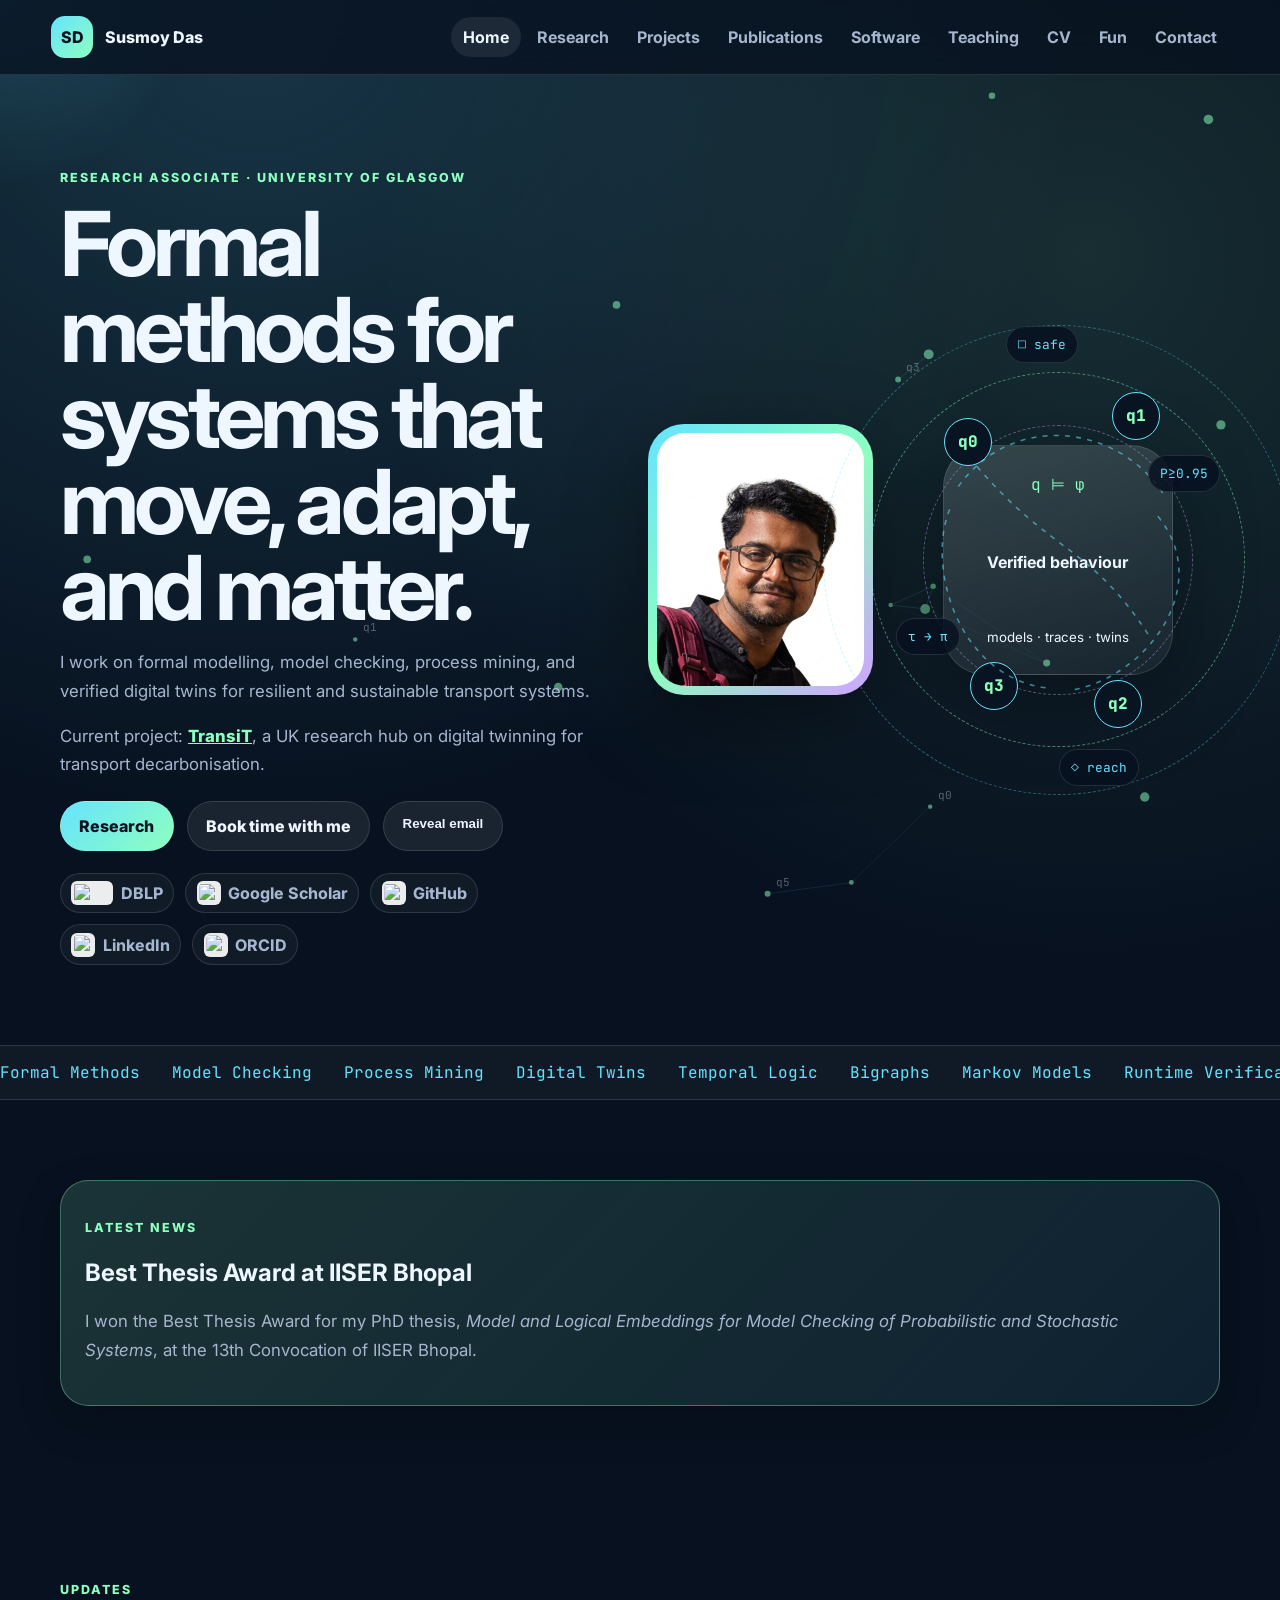
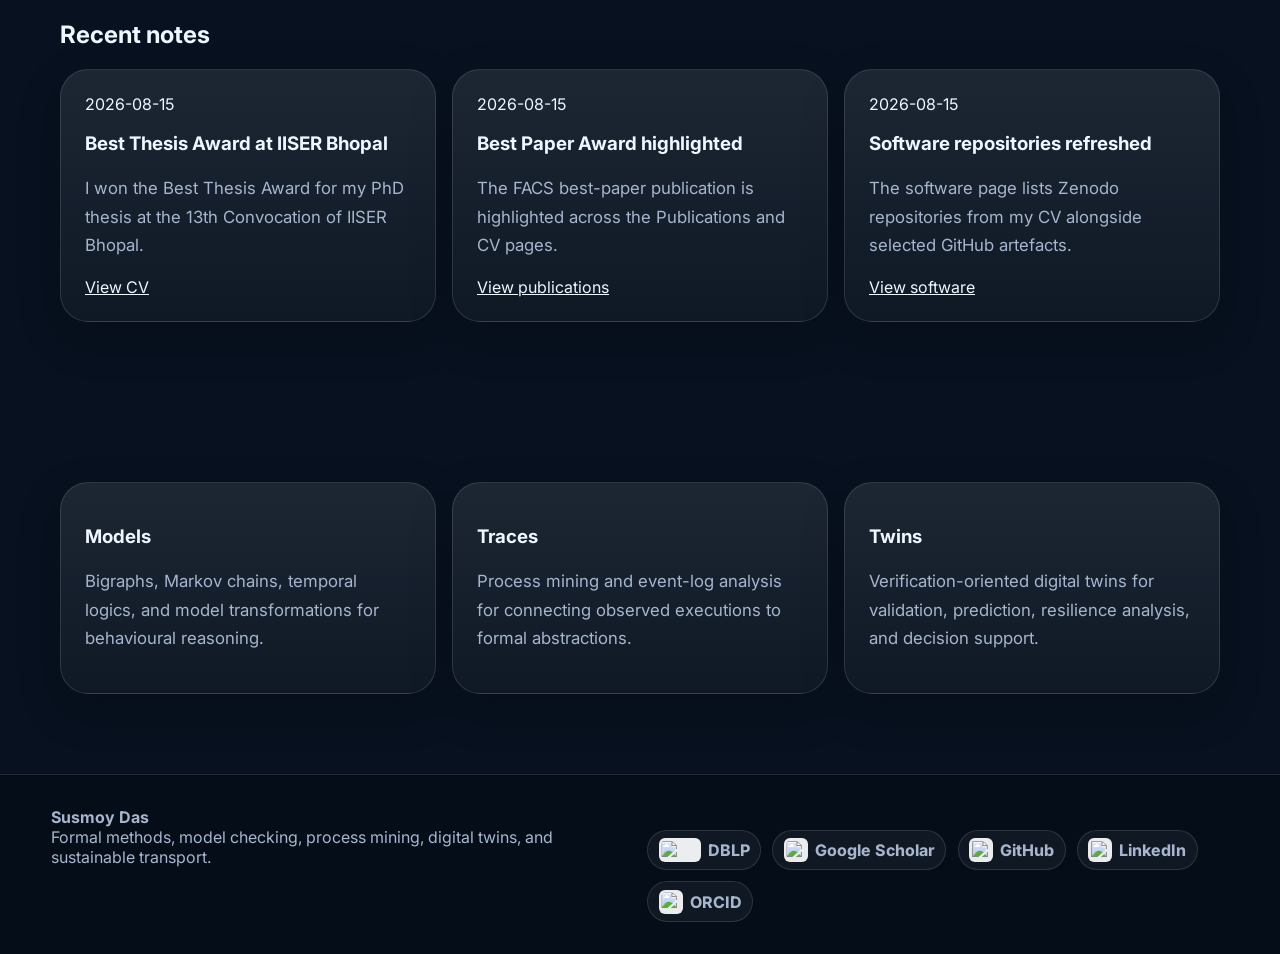
==== index.html @ abc05a4f "Initial website" ====
<!doctype html><html lang="en-GB"><head><meta charset="utf-8"/><meta name="viewport" content="width=device-width,initial-scale=1"/><meta name="description" content="Personal academic website of Susmoy Das."/><title>Susmoy Das</title><link rel="preconnect" href="https://fonts.googleapis.com"><link rel="preconnect" href="https://fonts.gstatic.com" crossorigin><link href="https://fonts.googleapis.com/css2?family=Inter:wght@400;500;700;800&family=JetBrains+Mono:wght@500;700&display=swap" rel="stylesheet"><link rel="stylesheet" href="assets/css/style.css"/></head><body><canvas class="state-bg" aria-hidden="true"></canvas><div class="cursor-glow" aria-hidden="true"></div><header class="site-header"><a class="brand" href="index.html"><span class="brand-mark">SD</span><span>Susmoy Das</span></a><button class="nav-toggle" aria-label="Toggle navigation" aria-expanded="false">☰</button><nav class="site-nav"><a class="nav-link active" href="index.html">Home</a><a class="nav-link " href="research.html">Research</a><a class="nav-link " href="projects.html">Projects</a><a class="nav-link " href="publications.html">Publications</a><a class="nav-link " href="software.html">Software</a><a class="nav-link " href="teaching.html">Teaching</a><a class="nav-link " href="cv.html">CV</a><a class="nav-link " href="fun.html">Fun</a><a class="nav-link " href="contact.html">Contact</a></nav></header><main><section class="hero home-hero"><div class="hero-copy reveal"><p class="eyebrow">Research Associate · University of Glasgow</p><h1>Formal methods for systems that move, adapt, and matter.</h1><p class="lead">I work on formal modelling, model checking, process mining, and verified digital twins for resilient and sustainable transport systems.</p><p class="lead compact-lead">Current project: <a href="https://transit.ac.uk/" target="_blank" rel="noreferrer">TransiT</a>, a UK research hub on digital twinning for transport decarbonisation.</p><div class="hero-actions"><a class="button primary" href="research.html">Research</a><a class="button secondary" href="https://bookings.cloud.microsoft/bookwithme/user/d58b72f16175452cac1d0d1df9db6e94%40glasgow.ac.uk?anonymous&ismsaljsauthenabled" target="_blank" rel="noreferrer">Book time with me</a><button class="button ghost email-action" type="button">Reveal email</button></div><div class="profile-links logo-links"><a class="logo-link" href="https://dblp.org/pid/291/3183" target="_blank" rel="noreferrer"><img src="https://dblp.org/img/logo.320x120.png" alt="DBLP logo" loading="lazy"/><span>DBLP</span></a><a class="logo-link" href="https://scholar.google.com/citations?user=WRJkGZMAAAAJ&hl=en" target="_blank" rel="noreferrer"><img src="https://upload.wikimedia.org/wikipedia/commons/thumb/c/c7/Google_Scholar_logo.svg/512px-Google_Scholar_logo.svg.png" alt="Google Scholar logo" loading="lazy"/><span>Google Scholar</span></a><a class="logo-link" href="https://github.com/susmoy94" target="_blank" rel="noreferrer"><img src="https://github.githubassets.com/assets/GitHub-Mark-ea2971cee799.png" alt="GitHub logo" loading="lazy"/><span>GitHub</span></a><a class="logo-link" href="https://in.linkedin.com/in/susmoy-das21" target="_blank" rel="noreferrer"><img src="https://upload.wikimedia.org/wikipedia/commons/8/81/LinkedIn_icon.svg" alt="LinkedIn logo" loading="lazy"/><span>LinkedIn</span></a><a class="logo-link" href="https://orcid.org/0000-0001-9118-7402" target="_blank" rel="noreferrer"><img src="https://info.orcid.org/wp-content/uploads/2021/12/orcid_128x128.png" alt="ORCID iD logo" loading="lazy"/><span>ORCID</span></a></div></div><div class="home-visuals reveal"><div class="portrait-card separate"><img src="assets/images/susmoy_das_profile.jpg" alt="Portrait of Susmoy Das"/></div><div class="orbit-machine"><div class="machine-ring ring-a"></div><div class="machine-ring ring-b"></div><div class="machine-ring ring-c"></div><div class="machine-core"><span class="mono">q ⊨ φ</span><strong>Verified behaviour</strong><small>models · traces · twins</small></div><span class="machine-node m1">q0</span><span class="machine-node m2">q1</span><span class="machine-node m3">q2</span><span class="machine-node m4">q3</span><svg class="machine-svg" viewBox="0 0 520 520"><path d="M100 142 C190 18 360 45 430 156"/><path d="M420 190 C510 300 405 445 285 468"/><path d="M240 465 C95 445 45 260 90 170"/><path d="M130 110 C250 250 310 235 405 380"/></svg><div class="formula-chip chip-a">□ safe</div><div class="formula-chip chip-b">◇ reach</div><div class="formula-chip chip-c">P≥0.95</div><div class="formula-chip chip-d">τ → π</div></div></div></section><section class="ticker"><div class="ticker-track"><span>Formal Methods</span><span>Model Checking</span><span>Process Mining</span><span>Digital Twins</span><span>Temporal Logic</span><span>Bigraphs</span><span>Markov Models</span><span>Runtime Verification</span><span>Transport Decarbonisation</span><span>Formal Methods</span><span>Model Checking</span><span>Process Mining</span><span>Digital Twins</span><span>Temporal Logic</span><span>Bigraphs</span><span>Markov Models</span></div></section><section class="content-section reveal latest-news"><div class="section-heading"><p class="eyebrow">Latest news</p><h2>Best Thesis Award at IISER Bhopal</h2><p>I won the Best Thesis Award for my PhD thesis, <em>Model and Logical Embeddings for Model Checking of Probabilistic and Stochastic Systems</em>, at the 13th Convocation of IISER Bhopal.</p></div></section><section class="content-section reveal"><div class="section-heading"><p class="eyebrow">Updates</p><h2>Recent notes</h2></div><div id="updates" class="updates-grid"></div></section><section class="content-section cards-three reveal"><article class="theme-card"><h3>Models</h3><p>Bigraphs, Markov chains, temporal logics, and model transformations for behavioural reasoning.</p></article><article class="theme-card"><h3>Traces</h3><p>Process mining and event-log analysis for connecting observed executions to formal abstractions.</p></article><article class="theme-card"><h3>Twins</h3><p>Verification-oriented digital twins for validation, prediction, resilience analysis, and decision support.</p></article></section></main><footer class="site-footer"><div><strong>Susmoy Das</strong><br/>Formal methods, model checking, process mining, digital twins, and sustainable transport.</div><div class="footer-links logo-links"><a class="logo-link" href="https://dblp.org/pid/291/3183" target="_blank" rel="noreferrer"><img src="https://dblp.org/img/logo.320x120.png" alt="DBLP logo" loading="lazy"/><span>DBLP</span></a><a class="logo-link" href="https://scholar.google.com/citations?user=WRJkGZMAAAAJ&hl=en" target="_blank" rel="noreferrer"><img src="https://upload.wikimedia.org/wikipedia/commons/thumb/c/c7/Google_Scholar_logo.svg/512px-Google_Scholar_logo.svg.png" alt="Google Scholar logo" loading="lazy"/><span>Google Scholar</span></a><a class="logo-link" href="https://github.com/susmoy94" target="_blank" rel="noreferrer"><img src="https://github.githubassets.com/assets/GitHub-Mark-ea2971cee799.png" alt="GitHub logo" loading="lazy"/><span>GitHub</span></a><a class="logo-link" href="https://in.linkedin.com/in/susmoy-das21" target="_blank" rel="noreferrer"><img src="https://upload.wikimedia.org/wikipedia/commons/8/81/LinkedIn_icon.svg" alt="LinkedIn logo" loading="lazy"/><span>LinkedIn</span></a><a class="logo-link" href="https://orcid.org/0000-0001-9118-7402" target="_blank" rel="noreferrer"><img src="https://info.orcid.org/wp-content/uploads/2021/12/orcid_128x128.png" alt="ORCID iD logo" loading="lazy"/><span>ORCID</span></a></div></footer><script src="assets/js/site.js"></script></body></html>
---- assets/css/style.css ----
:root{--bg:#07111f;--text:#eef6ff;--muted:#a6b6ce;--accent:#66e3ff;--accent2:#8dffbf;--accent3:#d1a3ff;--line:rgba(255,255,255,.12);--shadow:0 24px 80px rgba(0,0,0,.35)}*{box-sizing:border-box}body{margin:0;font-family:Inter,system-ui,sans-serif;background:radial-gradient(circle at 20% 0,rgba(102,227,255,.18),transparent 30%),radial-gradient(circle at 85% 10%,rgba(141,255,191,.12),transparent 28%),var(--bg);color:var(--text);overflow-x:hidden}a{color:inherit}.state-bg{position:fixed;inset:0;width:100vw;height:100vh;z-index:0;pointer-events:none;opacity:.52}.cursor-glow{position:fixed;width:26rem;height:26rem;background:radial-gradient(circle,rgba(102,227,255,.14),transparent 65%);pointer-events:none;transform:translate(-50%,-50%);z-index:0}.site-header{position:sticky;top:0;z-index:20;display:flex;align-items:center;justify-content:space-between;padding:1rem clamp(1rem,4vw,4rem);backdrop-filter:blur(18px);background:rgba(7,17,31,.76);border-bottom:1px solid var(--line)}.brand{display:flex;gap:.75rem;align-items:center;text-decoration:none;font-weight:800}.brand-mark{display:grid;place-items:center;width:42px;height:42px;border-radius:14px;background:linear-gradient(135deg,var(--accent),var(--accent2));color:#07111f}.site-nav{display:flex;gap:.25rem;flex-wrap:wrap}.nav-link{padding:.6rem .75rem;border-radius:999px;text-decoration:none;color:var(--muted);font-weight:700}.nav-link.active,.nav-link:hover{background:rgba(255,255,255,.08);color:var(--text)}.nav-toggle{display:none}main,.site-footer{position:relative;z-index:1}.hero,.page-hero,.content-section{width:min(1160px,92vw);margin:0 auto}.hero{min-height:78vh;display:grid;gap:3rem;align-items:center;padding:5rem 0}.home-hero{grid-template-columns:1.02fr 1.08fr}.eyebrow{text-transform:uppercase;letter-spacing:.16em;color:var(--accent2);font-size:.78rem;font-weight:800}.hero h1,.page-hero h1{font-size:clamp(2.6rem,7vw,6.1rem);line-height:.96;margin:.2rem 0 1rem;letter-spacing:-.055em}.lead,p,li{font-size:1.05rem;color:var(--muted);line-height:1.7}.compact-lead a{color:var(--accent2);font-weight:800}.hero-actions,.profile-links,.footer-links{display:flex;flex-wrap:wrap;gap:.8rem;margin-top:1.4rem}.button{display:inline-flex;border:1px solid var(--line);border-radius:999px;padding:.85rem 1.15rem;text-decoration:none;font-weight:800;background:rgba(255,255,255,.08);color:var(--text);cursor:pointer}.button.primary,.email-action.revealed{background:linear-gradient(135deg,var(--accent),var(--accent2));color:#07111f}.home-visuals{display:grid;grid-template-columns:.82fr 1.18fr;gap:1.4rem;align-items:center}.portrait-card.separate{position:relative;width:100%;max-width:310px;justify-self:center;border-radius:36px;padding:9px;background:linear-gradient(135deg,var(--accent),var(--accent2),var(--accent3));box-shadow:var(--shadow);animation:float 6s ease-in-out infinite}.portrait-card.separate img{display:block;width:100%;aspect-ratio:1/1.22;object-fit:cover;border-radius:28px}.orbit-machine{position:relative;height:520px;display:grid;place-items:center}.machine-ring{position:absolute;border:1px dashed rgba(102,227,255,.36);border-radius:50%;animation:spin 20s linear infinite}.ring-a{width:470px;height:470px}.ring-b{width:375px;height:375px;animation-duration:15s;animation-direction:reverse;border-color:rgba(141,255,191,.46)}.ring-c{width:270px;height:270px;animation-duration:11s;border-color:rgba(209,163,255,.44)}.machine-core{width:230px;height:230px;border-radius:42px;background:linear-gradient(160deg,rgba(255,255,255,.15),rgba(255,255,255,.04));border:1px solid var(--line);display:grid;place-items:center;text-align:center;box-shadow:var(--shadow);animation:float 5.5s ease-in-out infinite}.mono,.tagline{font-family:'JetBrains Mono',monospace;color:var(--accent2)}.machine-node{position:absolute;width:48px;height:48px;border-radius:50%;display:grid;place-items:center;background:#081421;border:1px solid var(--accent);font-family:'JetBrains Mono',monospace;color:var(--accent2);font-weight:800}.m1{left:48px;top:118px}.m2{right:60px;top:92px}.m3{right:78px;bottom:92px}.m4{left:74px;bottom:110px}.machine-svg{position:absolute;width:100%;height:100%;inset:0}.machine-svg path{fill:none;stroke:rgba(102,227,255,.55);stroke-width:2.5;stroke-dasharray:8 10;animation:dash 7s linear infinite}.formula-chip{position:absolute;font-family:'JetBrains Mono',monospace;font-size:.8rem;background:rgba(7,17,31,.82);border:1px solid var(--line);border-radius:999px;padding:.55rem .7rem;color:var(--accent);animation:float 4.8s ease-in-out infinite}.chip-a{top:26px;left:34%}.chip-b{bottom:34px;right:25%}.chip-c{top:155px;right:0}.chip-d{bottom:165px;left:0}.ticker{overflow:hidden;border-block:1px solid var(--line);background:rgba(255,255,255,.04)}.ticker-track{display:flex;gap:2rem;width:max-content;animation:ticker 32s linear infinite;padding:1rem 0}.ticker span{font-family:'JetBrains Mono',monospace;color:var(--accent);white-space:nowrap}.content-section{padding:5rem 0}.latest-news .section-heading,.theme-card,.project-card,.fun-card,.update-card,.link-panel,.contact-panel,.cv-profile-card,.cv-skill-card,.achievement-card{background:linear-gradient(180deg,rgba(255,255,255,.09),rgba(255,255,255,.035));border:1px solid var(--line);border-radius:28px;padding:1.5rem;box-shadow:0 16px 45px rgba(0,0,0,.18)}.latest-news .section-heading,.featured-paper,.featured-achievement{background:linear-gradient(135deg,rgba(141,255,191,.15),rgba(102,227,255,.08));border:1px solid rgba(141,255,191,.35)}.updates-grid,.cards-three,.project-grid,.fun-grid,.link-panels,.achievement-grid{display:grid;gap:1rem}.updates-grid,.cards-three,.link-panels{grid-template-columns:repeat(3,1fr)}.project-grid,.fun-grid{grid-template-columns:repeat(2,1fr)}.achievement-grid{grid-template-columns:repeat(4,1fr)}.page-hero{padding:5rem 0 2rem}.research-directions{display:grid;gap:1.2rem}.direction-card{display:grid;grid-template-columns:280px 1fr;gap:1.4rem;align-items:center;background:linear-gradient(135deg,rgba(255,255,255,.09),rgba(255,255,255,.035));border:1px solid var(--line);border-radius:34px;padding:1.2rem}.research-visual,.project-visual{height:220px;border-radius:28px;background:radial-gradient(circle at 35% 25%,rgba(102,227,255,.18),transparent 35%),rgba(255,255,255,.04);border:1px solid var(--line);position:relative;overflow:hidden}.project-visual{height:150px;margin-bottom:1rem}.automaton-visual span,.transit-visual span,.bigraph-visual span,.repository-visual span{position:absolute;width:46px;height:46px;border-radius:50%;border:1px solid var(--accent);background:#09182a;box-shadow:0 0 18px rgba(102,227,255,.45);animation:logicBounce 4s ease-in-out infinite}.automaton-visual span:nth-child(1),.transit-visual span:nth-child(1),.repository-visual span:nth-child(1){left:36px;top:36px}.automaton-visual span:nth-child(2),.transit-visual span:nth-child(2),.repository-visual span:nth-child(2){right:50px;top:58px}.automaton-visual span:nth-child(3),.transit-visual span:nth-child(3),.repository-visual span:nth-child(3){left:108px;bottom:38px}.checker-visual span,.ai-visual span,.certification-visual span{position:absolute;display:grid;place-items:center;width:54px;height:54px;border-radius:18px;background:rgba(102,227,255,.12);border:1px solid var(--accent);font-family:'JetBrains Mono',monospace;font-size:1.1rem;color:var(--accent2);animation:logicBounce 4s ease-in-out infinite}.checker-visual span:nth-child(1),.ai-visual span:nth-child(1),.certification-visual span:nth-child(1){left:36px;top:34px}.checker-visual span:nth-child(2),.ai-visual span:nth-child(2),.certification-visual span:nth-child(2){right:42px;top:42px}.checker-visual span:nth-child(3),.ai-visual span:nth-child(3),.certification-visual span:nth-child(3){left:85px;bottom:42px}.mining-visual em,.runtime-visual em{position:absolute;left:38px;width:190px;height:14px;border-radius:999px;background:linear-gradient(90deg,var(--accent),var(--accent2));animation:traceSlide 3s ease-in-out infinite}.mining-visual em:nth-child(1),.runtime-visual em:nth-child(1){top:42px}.mining-visual em:nth-child(2),.runtime-visual em:nth-child(2){top:76px;width:130px}.mining-visual em:nth-child(3),.runtime-visual em:nth-child(3){top:110px;width:210px}.twin-visual span{position:absolute;width:62px;height:62px;border-radius:22px;border:1px solid var(--accent);background:rgba(141,255,191,.08);animation:logicBounce 5s ease-in-out infinite}.twin-visual strong{position:absolute;inset:0;display:grid;place-items:center;font-family:'JetBrains Mono',monospace;font-size:2.4rem;color:var(--accent2)}.publication-item{display:grid;grid-template-columns:1fr 130px;gap:1rem;padding:1rem;border-top:1px solid var(--line)}.pub-meta{display:grid;gap:.5rem;justify-items:end}.pub-meta span{font-family:'JetBrains Mono',monospace;background:rgba(102,227,255,.12);padding:.4rem .7rem;border-radius:999px;color:var(--accent)}.cv-showcase{display:grid;grid-template-columns:.8fr 1.2fr;gap:1rem}.cv-profile-card img{width:100%;border-radius:24px;aspect-ratio:1/1;object-fit:cover}.skill-row{display:grid;gap:.45rem;margin:1rem 0}.skill-row>div:first-child{display:flex;justify-content:space-between}.skill-track{height:12px;border-radius:999px;background:rgba(255,255,255,.08);overflow:hidden;border:1px solid var(--line)}.skill-track i{display:block;height:100%;width:var(--w);border-radius:999px;background:linear-gradient(90deg,var(--accent),var(--accent2),var(--accent3));animation:growBar 1.4s ease both}.cv-timeline article{display:grid;grid-template-columns:160px 1fr;gap:1rem;border-top:1px solid var(--line);padding:1.1rem 0}.pill-cloud{display:flex;gap:.6rem;flex-wrap:wrap}.pill-cloud span{padding:.55rem .75rem;border:1px solid var(--line);border-radius:999px;background:rgba(255,255,255,.06);color:var(--accent2);font-weight:750}.contact-panel{display:grid;grid-template-columns:1.2fr .8fr;gap:1rem}.contact-links{display:grid;gap:.75rem}.contact-links a{padding:1rem;border:1px solid var(--line);border-radius:18px;text-decoration:none;background:rgba(255,255,255,.04)}.proof-pet,.automata-line{display:flex;gap:.4rem}.proof-pet span,.automata-line span{display:block;width:24px;height:24px;border-radius:50%;background:var(--accent2);box-shadow:0 0 18px var(--accent2);animation:pulse 1.2s ease-in-out infinite}.site-footer{display:flex;justify-content:space-between;gap:1rem;padding:2rem clamp(1rem,4vw,4rem);border-top:1px solid var(--line);background:rgba(0,0,0,.18);color:var(--muted)}.reveal{opacity:0;transform:translateY(24px);transition:opacity .7s ease,transform .7s ease}.reveal.visible{opacity:1;transform:none}@keyframes spin{to{transform:rotate(360deg)}}@keyframes dash{to{stroke-dashoffset:-180}}@keyframes float{50%{transform:translateY(-14px)}}@keyframes ticker{to{transform:translateX(-50%)}}@keyframes logicBounce{50%{transform:translateY(-10px)}}@keyframes traceSlide{50%{transform:translateX(18px);opacity:.75}}@keyframes pulse{50%{transform:translateY(-8px)}}@keyframes growBar{from{width:0}}@media(max-width:980px){.home-hero,.home-visuals,.direction-card,.cv-showcase,.contact-panel,.cv-timeline article{grid-template-columns:1fr}.updates-grid,.cards-three,.project-grid,.fun-grid,.link-panels,.achievement-grid{grid-template-columns:1fr}.site-nav{display:none;position:absolute;top:74px;left:1rem;right:1rem;padding:1rem;background:rgba(7,17,31,.96);border:1px solid var(--line);border-radius:20px;flex-direction:column}.site-nav.open{display:flex}.nav-toggle{display:block;background:transparent;color:var(--text);border:1px solid var(--line);border-radius:10px;padding:.5rem .7rem}.site-footer{flex-direction:column}.orbit-machine{height:420px}.ring-a{width:370px;height:370px}.ring-b{width:290px;height:290px}.ring-c{width:210px;height:210px}}

/* v6 publication logos, year-wise publications and CV talks */
.profile-logo-grid{display:grid;grid-template-columns:repeat(3,1fr);gap:1rem;padding-top:2rem;padding-bottom:2rem}.profile-logo-card{display:flex;align-items:center;gap:1rem;text-decoration:none;background:linear-gradient(180deg,rgba(255,255,255,.09),rgba(255,255,255,.035));border:1px solid var(--line);border-radius:28px;padding:1.25rem;box-shadow:0 16px 45px rgba(0,0,0,.18)}.profile-logo{width:56px;height:56px;border-radius:18px;display:grid;place-items:center;font-family:'JetBrains Mono',monospace;font-weight:800}.dblp-logo{background:#002b5c;color:#fff;font-size:.95rem}.scholar-logo{background:linear-gradient(135deg,#4285f4,#34a853);color:#fff;font-size:1.6rem}.orcid-logo{background:#a6ce39;color:#fff;font-size:1.15rem}.publication-year{margin-bottom:2.5rem}.publication-year>h2{font-family:'JetBrains Mono',monospace;color:var(--accent2);font-size:1.4rem;border-bottom:1px solid var(--line);padding-bottom:.6rem}.yearwise .publication-item{border-top:0;border-bottom:1px solid var(--line)}.featured-paper{position:relative;overflow:hidden}.featured-paper:after{content:"Best Paper";position:absolute;top:1rem;right:1rem;background:linear-gradient(135deg,var(--accent),var(--accent2));color:#07111f;border-radius:999px;padding:.35rem .6rem;font-family:'JetBrains Mono',monospace;font-size:.72rem;font-weight:800}.cv-talks article{display:grid;grid-template-columns:120px 1fr;gap:1rem;border-top:1px solid var(--line);padding:1rem 0}.cv-talks span{font-family:'JetBrains Mono',monospace;color:var(--accent2);font-weight:800}@media(max-width:980px){.profile-logo-grid,.cv-talks article{grid-template-columns:1fr}.profile-logo-card{align-items:flex-start}}


/* v7 collaborator side rail */
.collab-rail{position:fixed;right:1rem;top:6.25rem;width:260px;max-height:calc(100vh - 7.5rem);z-index:12;pointer-events:none}.collab-panel{pointer-events:auto;max-height:inherit;overflow:auto;padding:1rem;border:1px solid var(--line);border-radius:26px;background:linear-gradient(180deg,rgba(7,17,31,.88),rgba(7,17,31,.68));backdrop-filter:blur(16px);box-shadow:0 24px 70px rgba(0,0,0,.32)}.collab-panel .eyebrow{margin:.1rem 0 .8rem}.collab-item{display:grid;gap:.18rem;text-decoration:none;padding:.75rem .7rem;border-radius:18px;border:1px solid transparent}.collab-item:hover{background:rgba(255,255,255,.065);border-color:rgba(102,227,255,.2)}.collab-item strong{font-size:.92rem;color:var(--text)}.collab-item span{font-size:.78rem;color:var(--accent2);line-height:1.25}.collab-item small{font-size:.76rem;color:var(--muted);line-height:1.3}@media(min-width:1420px){main,.site-footer{margin-right:285px}.site-header{padding-right:305px}}@media(max-width:1419px){.collab-rail{position:relative;right:auto;top:auto;width:min(1160px,92vw);max-height:none;margin:1rem auto 0;z-index:1}.collab-panel{display:grid;grid-template-columns:repeat(2,1fr);gap:.25rem;max-height:none}.collab-panel .eyebrow{grid-column:1/-1}}@media(max-width:760px){.collab-panel{grid-template-columns:1fr}.collab-item{padding:.65rem}}


/* v8 DBLP co-author side rail */
.collab-panel .collab-item span{font-family:'JetBrains Mono',monospace;color:var(--accent2)}


/* v9 co-author ordering preview */
.collab-rank{font-family:'JetBrains Mono',monospace;color:var(--accent2);margin-right:.18rem}.collab-panel{scrollbar-color:rgba(102,227,255,.55) transparent}.collab-item small{font-family:'JetBrains Mono',monospace;color:rgba(166,182,206,.85)}


/* v9 co-authors and collaborators rail */
.collab-icon{display:inline-grid;place-items:center;width:1.2rem;height:1.2rem;margin-right:.35rem;border-radius:50%;background:linear-gradient(135deg,var(--accent),var(--accent2));color:#07111f;font-size:.68rem;vertical-align:.08rem}.collab-panel .collab-item span:not(.collab-icon){color:var(--muted);font-size:.8rem}.collab-panel .collab-item strong{display:flex;align-items:center;gap:.15rem}


/* v10 publication-only co-author rail and real profile logos */
.real-logo-grid .profile-logo-card{min-height:108px}.real-profile-logo{width:64px;height:64px;object-fit:contain;border-radius:14px;background:rgba(255,255,255,.92);padding:.42rem;box-shadow:0 8px 28px rgba(0,0,0,.2)}.dblp-real{width:92px}.scholar-real,.orcid-real{width:64px}.real-logo-grid .profile-logo-card strong{font-size:1.05rem}.profile-logo-grid .profile-logo{display:none}


/* v11 real logos for all external profiles */
.logo-links{display:flex;flex-wrap:wrap;gap:.7rem;align-items:center}.logo-link{display:inline-flex;align-items:center;gap:.45rem;text-decoration:none;color:var(--muted);font-weight:750;border:1px solid var(--line);border-radius:999px;padding:.45rem .65rem;background:rgba(255,255,255,.045)}.logo-link:hover{color:var(--text);background:rgba(255,255,255,.08)}.logo-link img{width:24px;height:24px;object-fit:contain;border-radius:6px;background:rgba(255,255,255,.92);padding:.16rem}.logo-link[href*="dblp"] img{width:42px}.profile-links.logo-links{margin-top:1.4rem}.real-logo-grid{grid-template-columns:repeat(3,1fr)}.real-logo-grid .profile-logo-card{display:grid;grid-template-columns:72px 1fr;align-items:center;gap:.8rem}.real-logo-grid .profile-logo-card span{color:var(--muted);font-size:.9rem}.real-profile-logo{width:64px;height:64px;object-fit:contain;border-radius:14px;background:rgba(255,255,255,.94);padding:.42rem;box-shadow:0 8px 28px rgba(0,0,0,.2)}.real-logo-grid .profile-logo-card[href*="dblp"] .real-profile-logo{width:72px}.zenodo-card-logo{width:94px;height:54px;object-fit:contain;border-radius:14px;background:rgba(255,255,255,.94);padding:.35rem;margin-bottom:.9rem}@media(max-width:980px){.real-logo-grid{grid-template-columns:1fr}.real-logo-grid .profile-logo-card{grid-template-columns:58px 1fr}.real-profile-logo{width:52px;height:52px}.logo-link span{font-size:.86rem}}
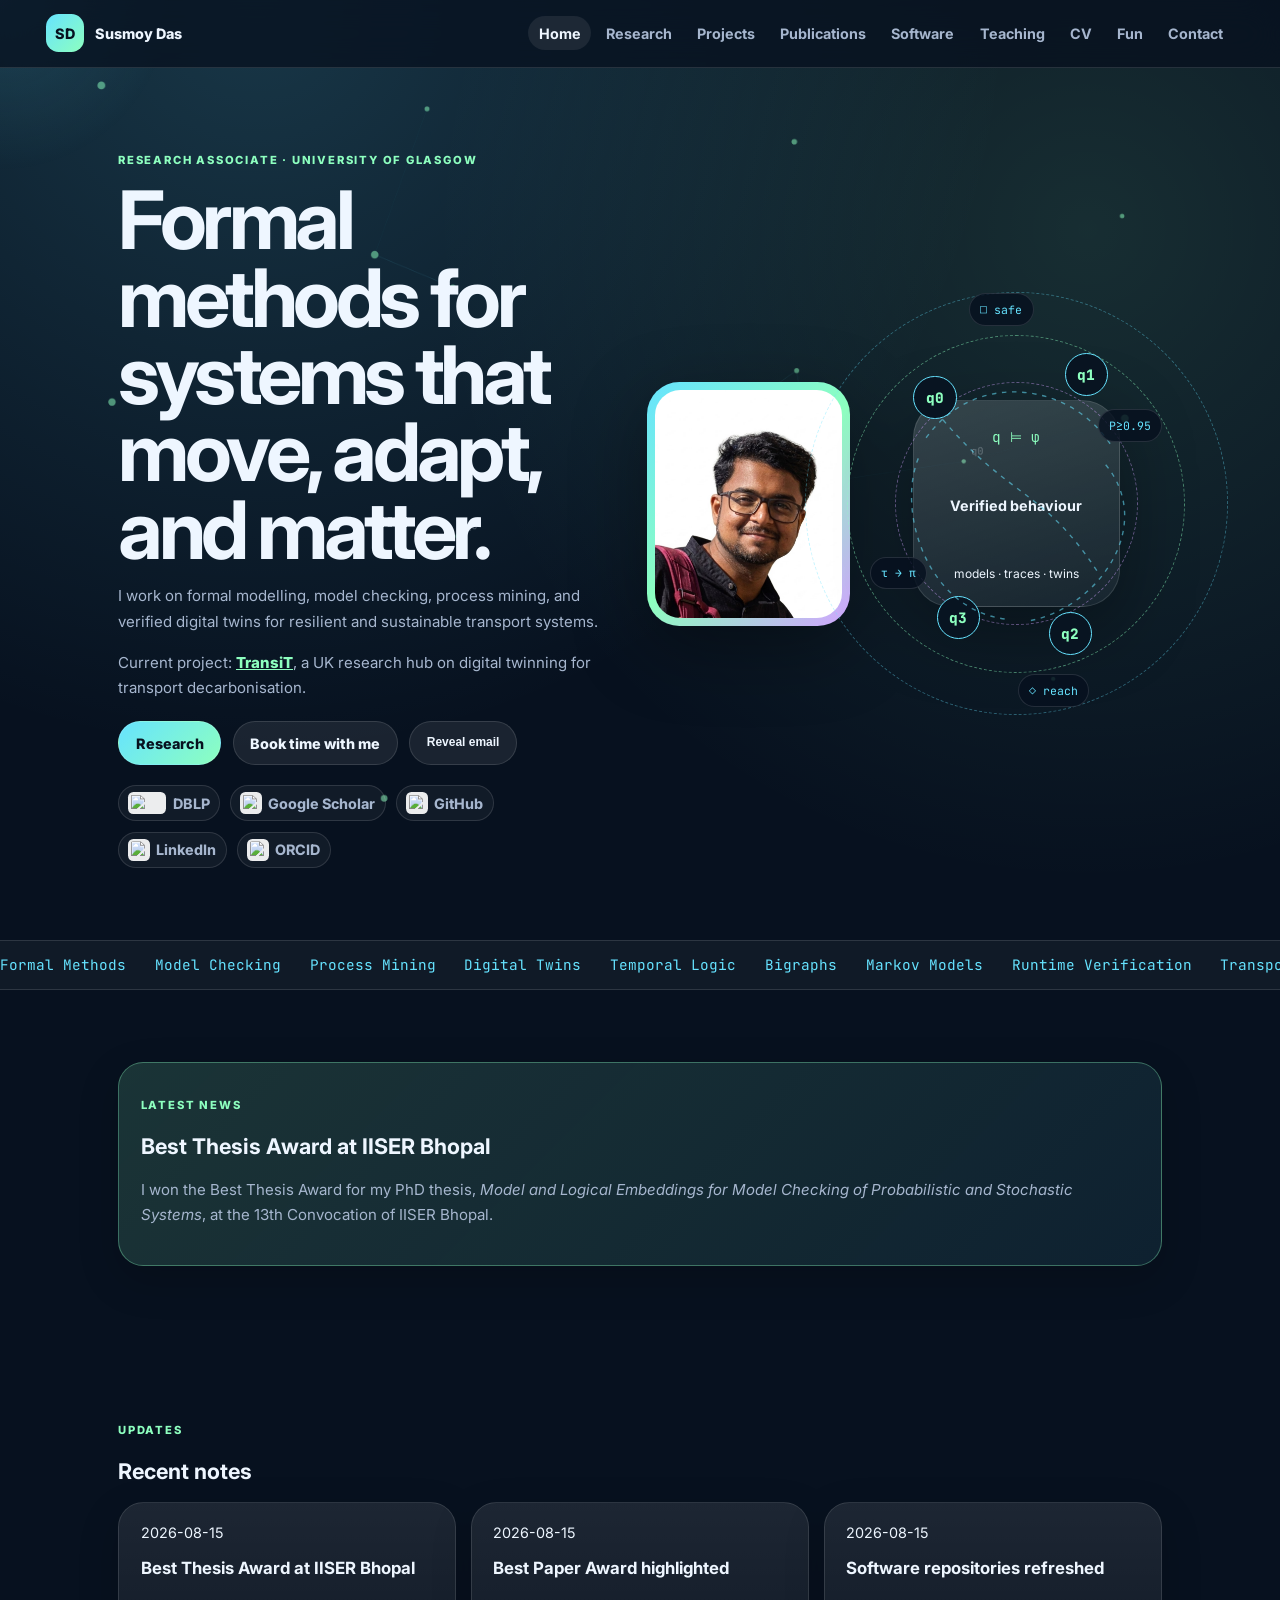
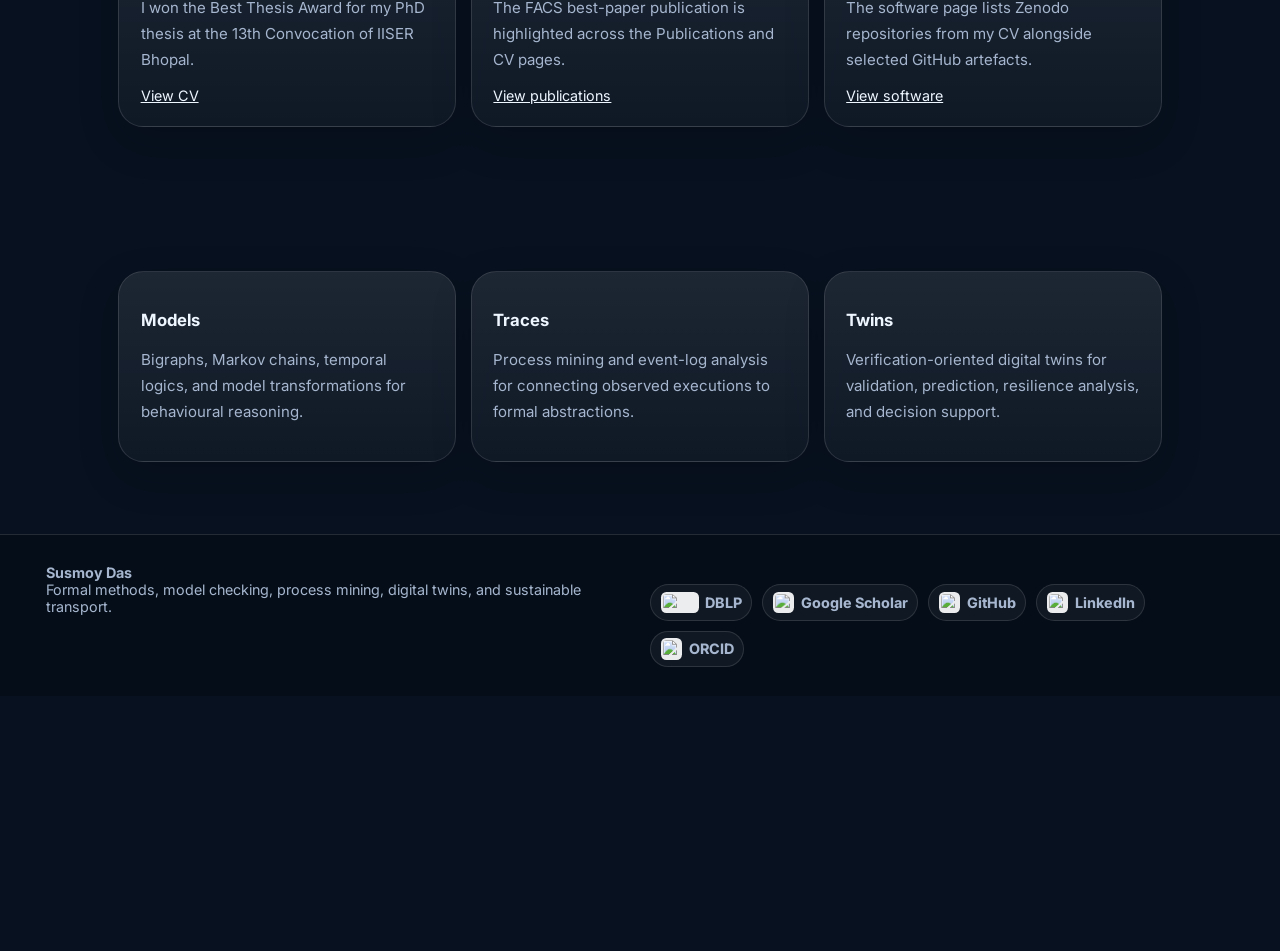
==== commit b024c8bc: "Zoom out the home page slightly for a more spacious default view" ====
--- a/index.html
+++ b/index.html
@@ -1 +1 @@
-<!doctype html><html lang="en-GB"><head><meta charset="utf-8"/><meta name="viewport" content="width=device-width,initial-scale=1"/><meta name="description" content="Personal academic website of Susmoy Das."/><title>Susmoy Das</title><link rel="preconnect" href="https://fonts.googleapis.com"><link rel="preconnect" href="https://fonts.gstatic.com" crossorigin><link href="https://fonts.googleapis.com/css2?family=Inter:wght@400;500;700;800&family=JetBrains+Mono:wght@500;700&display=swap" rel="stylesheet"><link rel="stylesheet" href="assets/css/style.css"/></head><body><canvas class="state-bg" aria-hidden="true"></canvas><div class="cursor-glow" aria-hidden="true"></div><header class="site-header"><a class="brand" href="index.html"><span class="brand-mark">SD</span><span>Susmoy Das</span></a><button class="nav-toggle" aria-label="Toggle navigation" aria-expanded="false">☰</button><nav class="site-nav"><a class="nav-link active" href="index.html">Home</a><a class="nav-link " href="research.html">Research</a><a class="nav-link " href="projects.html">Projects</a><a class="nav-link " href="publications.html">Publications</a><a class="nav-link " href="software.html">Software</a><a class="nav-link " href="teaching.html">Teaching</a><a class="nav-link " href="cv.html">CV</a><a class="nav-link " href="fun.html">Fun</a><a class="nav-link " href="contact.html">Contact</a></nav></header><main><section class="hero home-hero"><div class="hero-copy reveal"><p class="eyebrow">Research Associate · University of Glasgow</p><h1>Formal methods for systems that move, adapt, and matter.</h1><p class="lead">I work on formal modelling, model checking, process mining, and verified digital twins for resilient and sustainable transport systems.</p><p class="lead compact-lead">Current project: <a href="https://transit.ac.uk/" target="_blank" rel="noreferrer">TransiT</a>, a UK research hub on digital twinning for transport decarbonisation.</p><div class="hero-actions"><a class="button primary" href="research.html">Research</a><a class="button secondary" href="https://bookings.cloud.microsoft/bookwithme/user/d58b72f16175452cac1d0d1df9db6e94%40glasgow.ac.uk?anonymous&ismsaljsauthenabled" target="_blank" rel="noreferrer">Book time with me</a><button class="button ghost email-action" type="button">Reveal email</button></div><div class="profile-links logo-links"><a class="logo-link" href="https://dblp.org/pid/291/3183" target="_blank" rel="noreferrer"><img src="https://dblp.org/img/logo.320x120.png" alt="DBLP logo" loading="lazy"/><span>DBLP</span></a><a class="logo-link" href="https://scholar.google.com/citations?user=WRJkGZMAAAAJ&hl=en" target="_blank" rel="noreferrer"><img src="https://upload.wikimedia.org/wikipedia/commons/thumb/c/c7/Google_Scholar_logo.svg/512px-Google_Scholar_logo.svg.png" alt="Google Scholar logo" loading="lazy"/><span>Google Scholar</span></a><a class="logo-link" href="https://github.com/susmoy94" target="_blank" rel="noreferrer"><img src="https://github.githubassets.com/assets/GitHub-Mark-ea2971cee799.png" alt="GitHub logo" loading="lazy"/><span>GitHub</span></a><a class="logo-link" href="https://in.linkedin.com/in/susmoy-das21" target="_blank" rel="noreferrer"><img src="https://upload.wikimedia.org/wikipedia/commons/8/81/LinkedIn_icon.svg" alt="LinkedIn logo" loading="lazy"/><span>LinkedIn</span></a><a class="logo-link" href="https://orcid.org/0000-0001-9118-7402" target="_blank" rel="noreferrer"><img src="https://info.orcid.org/wp-content/uploads/2021/12/orcid_128x128.png" alt="ORCID iD logo" loading="lazy"/><span>ORCID</span></a></div></div><div class="home-visuals reveal"><div class="portrait-card separate"><img src="assets/images/susmoy_das_profile.jpg" alt="Portrait of Susmoy Das"/></div><div class="orbit-machine"><div class="machine-ring ring-a"></div><div class="machine-ring ring-b"></div><div class="machine-ring ring-c"></div><div class="machine-core"><span class="mono">q ⊨ φ</span><strong>Verified behaviour</strong><small>models · traces · twins</small></div><span class="machine-node m1">q0</span><span class="machine-node m2">q1</span><span class="machine-node m3">q2</span><span class="machine-node m4">q3</span><svg class="machine-svg" viewBox="0 0 520 520"><path d="M100 142 C190 18 360 45 430 156"/><path d="M420 190 C510 300 405 445 285 468"/><path d="M240 465 C95 445 45 260 90 170"/><path d="M130 110 C250 250 310 235 405 380"/></svg><div class="formula-chip chip-a">□ safe</div><div class="formula-chip chip-b">◇ reach</div><div class="formula-chip chip-c">P≥0.95</div><div class="formula-chip chip-d">τ → π</div></div></div></section><section class="ticker"><div class="ticker-track"><span>Formal Methods</span><span>Model Checking</span><span>Process Mining</span><span>Digital Twins</span><span>Temporal Logic</span><span>Bigraphs</span><span>Markov Models</span><span>Runtime Verification</span><span>Transport Decarbonisation</span><span>Formal Methods</span><span>Model Checking</span><span>Process Mining</span><span>Digital Twins</span><span>Temporal Logic</span><span>Bigraphs</span><span>Markov Models</span></div></section><section class="content-section reveal latest-news"><div class="section-heading"><p class="eyebrow">Latest news</p><h2>Best Thesis Award at IISER Bhopal</h2><p>I won the Best Thesis Award for my PhD thesis, <em>Model and Logical Embeddings for Model Checking of Probabilistic and Stochastic Systems</em>, at the 13th Convocation of IISER Bhopal.</p></div></section><section class="content-section reveal"><div class="section-heading"><p class="eyebrow">Updates</p><h2>Recent notes</h2></div><div id="updates" class="updates-grid"></div></section><section class="content-section cards-three reveal"><article class="theme-card"><h3>Models</h3><p>Bigraphs, Markov chains, temporal logics, and model transformations for behavioural reasoning.</p></article><article class="theme-card"><h3>Traces</h3><p>Process mining and event-log analysis for connecting observed executions to formal abstractions.</p></article><article class="theme-card"><h3>Twins</h3><p>Verification-oriented digital twins for validation, prediction, resilience analysis, and decision support.</p></article></section></main><footer class="site-footer"><div><strong>Susmoy Das</strong><br/>Formal methods, model checking, process mining, digital twins, and sustainable transport.</div><div class="footer-links logo-links"><a class="logo-link" href="https://dblp.org/pid/291/3183" target="_blank" rel="noreferrer"><img src="https://dblp.org/img/logo.320x120.png" alt="DBLP logo" loading="lazy"/><span>DBLP</span></a><a class="logo-link" href="https://scholar.google.com/citations?user=WRJkGZMAAAAJ&hl=en" target="_blank" rel="noreferrer"><img src="https://upload.wikimedia.org/wikipedia/commons/thumb/c/c7/Google_Scholar_logo.svg/512px-Google_Scholar_logo.svg.png" alt="Google Scholar logo" loading="lazy"/><span>Google Scholar</span></a><a class="logo-link" href="https://github.com/susmoy94" target="_blank" rel="noreferrer"><img src="https://github.githubassets.com/assets/GitHub-Mark-ea2971cee799.png" alt="GitHub logo" loading="lazy"/><span>GitHub</span></a><a class="logo-link" href="https://in.linkedin.com/in/susmoy-das21" target="_blank" rel="noreferrer"><img src="https://upload.wikimedia.org/wikipedia/commons/8/81/LinkedIn_icon.svg" alt="LinkedIn logo" loading="lazy"/><span>LinkedIn</span></a><a class="logo-link" href="https://orcid.org/0000-0001-9118-7402" target="_blank" rel="noreferrer"><img src="https://info.orcid.org/wp-content/uploads/2021/12/orcid_128x128.png" alt="ORCID iD logo" loading="lazy"/><span>ORCID</span></a></div></footer><script src="assets/js/site.js"></script></body></html>+<!doctype html><html lang="en-GB" class="home-zoom"><head><meta charset="utf-8"/><meta name="viewport" content="width=device-width,initial-scale=1"/><meta name="description" content="Personal academic website of Susmoy Das."/><title>Susmoy Das</title><link rel="preconnect" href="https://fonts.googleapis.com"><link rel="preconnect" href="https://fonts.gstatic.com" crossorigin><link href="https://fonts.googleapis.com/css2?family=Inter:wght@400;500;700;800&family=JetBrains+Mono:wght@500;700&display=swap" rel="stylesheet"><link rel="stylesheet" href="assets/css/style.css"/></head><body><canvas class="state-bg" aria-hidden="true"></canvas><div class="cursor-glow" aria-hidden="true"></div><header class="site-header"><a class="brand" href="index.html"><span class="brand-mark">SD</span><span>Susmoy Das</span></a><button class="nav-toggle" aria-label="Toggle navigation" aria-expanded="false">☰</button><nav class="site-nav"><a class="nav-link active" href="index.html">Home</a><a class="nav-link " href="research.html">Research</a><a class="nav-link " href="projects.html">Projects</a><a class="nav-link " href="publications.html">Publications</a><a class="nav-link " href="software.html">Software</a><a class="nav-link " href="teaching.html">Teaching</a><a class="nav-link " href="cv.html">CV</a><a class="nav-link " href="fun.html">Fun</a><a class="nav-link " href="contact.html">Contact</a></nav></header><main><section class="hero home-hero"><div class="hero-copy reveal"><p class="eyebrow">Research Associate · University of Glasgow</p><h1>Formal methods for systems that move, adapt, and matter.</h1><p class="lead">I work on formal modelling, model checking, process mining, and verified digital twins for resilient and sustainable transport systems.</p><p class="lead compact-lead">Current project: <a href="https://transit.ac.uk/" target="_blank" rel="noreferrer">TransiT</a>, a UK research hub on digital twinning for transport decarbonisation.</p><div class="hero-actions"><a class="button primary" href="research.html">Research</a><a class="button secondary" href="https://bookings.cloud.microsoft/bookwithme/user/d58b72f16175452cac1d0d1df9db6e94%40glasgow.ac.uk?anonymous&ismsaljsauthenabled" target="_blank" rel="noreferrer">Book time with me</a><button class="button ghost email-action" type="button">Reveal email</button></div><div class="profile-links logo-links"><a class="logo-link" href="https://dblp.org/pid/291/3183" target="_blank" rel="noreferrer"><img src="https://dblp.org/img/logo.320x120.png" alt="DBLP logo" loading="lazy"/><span>DBLP</span></a><a class="logo-link" href="https://scholar.google.com/citations?user=WRJkGZMAAAAJ&hl=en" target="_blank" rel="noreferrer"><img src="https://upload.wikimedia.org/wikipedia/commons/thumb/c/c7/Google_Scholar_logo.svg/512px-Google_Scholar_logo.svg.png" alt="Google Scholar logo" loading="lazy"/><span>Google Scholar</span></a><a class="logo-link" href="https://github.com/susmoy94" target="_blank" rel="noreferrer"><img src="https://github.githubassets.com/assets/GitHub-Mark-ea2971cee799.png" alt="GitHub logo" loading="lazy"/><span>GitHub</span></a><a class="logo-link" href="https://in.linkedin.com/in/susmoy-das21" target="_blank" rel="noreferrer"><img src="https://upload.wikimedia.org/wikipedia/commons/8/81/LinkedIn_icon.svg" alt="LinkedIn logo" loading="lazy"/><span>LinkedIn</span></a><a class="logo-link" href="https://orcid.org/0000-0001-9118-7402" target="_blank" rel="noreferrer"><img src="https://info.orcid.org/wp-content/uploads/2021/12/orcid_128x128.png" alt="ORCID iD logo" loading="lazy"/><span>ORCID</span></a></div></div><div class="home-visuals reveal"><div class="portrait-card separate"><img src="assets/images/susmoy_das_profile.jpg" alt="Portrait of Susmoy Das"/></div><div class="orbit-machine"><div class="machine-ring ring-a"></div><div class="machine-ring ring-b"></div><div class="machine-ring ring-c"></div><div class="machine-core"><span class="mono">q ⊨ φ</span><strong>Verified behaviour</strong><small>models · traces · twins</small></div><span class="machine-node m1">q0</span><span class="machine-node m2">q1</span><span class="machine-node m3">q2</span><span class="machine-node m4">q3</span><svg class="machine-svg" viewBox="0 0 520 520"><path d="M100 142 C190 18 360 45 430 156"/><path d="M420 190 C510 300 405 445 285 468"/><path d="M240 465 C95 445 45 260 90 170"/><path d="M130 110 C250 250 310 235 405 380"/></svg><div class="formula-chip chip-a">□ safe</div><div class="formula-chip chip-b">◇ reach</div><div class="formula-chip chip-c">P≥0.95</div><div class="formula-chip chip-d">τ → π</div></div></div></section><section class="ticker"><div class="ticker-track"><span>Formal Methods</span><span>Model Checking</span><span>Process Mining</span><span>Digital Twins</span><span>Temporal Logic</span><span>Bigraphs</span><span>Markov Models</span><span>Runtime Verification</span><span>Transport Decarbonisation</span><span>Formal Methods</span><span>Model Checking</span><span>Process Mining</span><span>Digital Twins</span><span>Temporal Logic</span><span>Bigraphs</span><span>Markov Models</span></div></section><section class="content-section reveal latest-news"><div class="section-heading"><p class="eyebrow">Latest news</p><h2>Best Thesis Award at IISER Bhopal</h2><p>I won the Best Thesis Award for my PhD thesis, <em>Model and Logical Embeddings for Model Checking of Probabilistic and Stochastic Systems</em>, at the 13th Convocation of IISER Bhopal.</p></div></section><section class="content-section reveal"><div class="section-heading"><p class="eyebrow">Updates</p><h2>Recent notes</h2></div><div id="updates" class="updates-grid"></div></section><section class="content-section cards-three reveal"><article class="theme-card"><h3>Models</h3><p>Bigraphs, Markov chains, temporal logics, and model transformations for behavioural reasoning.</p></article><article class="theme-card"><h3>Traces</h3><p>Process mining and event-log analysis for connecting observed executions to formal abstractions.</p></article><article class="theme-card"><h3>Twins</h3><p>Verification-oriented digital twins for validation, prediction, resilience analysis, and decision support.</p></article></section></main><footer class="site-footer"><div><strong>Susmoy Das</strong><br/>Formal methods, model checking, process mining, digital twins, and sustainable transport.</div><div class="footer-links logo-links"><a class="logo-link" href="https://dblp.org/pid/291/3183" target="_blank" rel="noreferrer"><img src="https://dblp.org/img/logo.320x120.png" alt="DBLP logo" loading="lazy"/><span>DBLP</span></a><a class="logo-link" href="https://scholar.google.com/citations?user=WRJkGZMAAAAJ&hl=en" target="_blank" rel="noreferrer"><img src="https://upload.wikimedia.org/wikipedia/commons/thumb/c/c7/Google_Scholar_logo.svg/512px-Google_Scholar_logo.svg.png" alt="Google Scholar logo" loading="lazy"/><span>Google Scholar</span></a><a class="logo-link" href="https://github.com/susmoy94" target="_blank" rel="noreferrer"><img src="https://github.githubassets.com/assets/GitHub-Mark-ea2971cee799.png" alt="GitHub logo" loading="lazy"/><span>GitHub</span></a><a class="logo-link" href="https://in.linkedin.com/in/susmoy-das21" target="_blank" rel="noreferrer"><img src="https://upload.wikimedia.org/wikipedia/commons/8/81/LinkedIn_icon.svg" alt="LinkedIn logo" loading="lazy"/><span>LinkedIn</span></a><a class="logo-link" href="https://orcid.org/0000-0001-9118-7402" target="_blank" rel="noreferrer"><img src="https://info.orcid.org/wp-content/uploads/2021/12/orcid_128x128.png" alt="ORCID iD logo" loading="lazy"/><span>ORCID</span></a></div></footer><script src="assets/js/site.js"></script></body></html>
--- a/assets/css/style.css
+++ b/assets/css/style.css
@@ -1,11 +1,11 @@
-:root{--bg:#07111f;--text:#eef6ff;--muted:#a6b6ce;--accent:#66e3ff;--accent2:#8dffbf;--accent3:#d1a3ff;--line:rgba(255,255,255,.12);--shadow:0 24px 80px rgba(0,0,0,.35)}*{box-sizing:border-box}body{margin:0;font-family:Inter,system-ui,sans-serif;background:radial-gradient(circle at 20% 0,rgba(102,227,255,.18),transparent 30%),radial-gradient(circle at 85% 10%,rgba(141,255,191,.12),transparent 28%),var(--bg);color:var(--text);overflow-x:hidden}a{color:inherit}.state-bg{position:fixed;inset:0;width:100vw;height:100vh;z-index:0;pointer-events:none;opacity:.52}.cursor-glow{position:fixed;width:26rem;height:26rem;background:radial-gradient(circle,rgba(102,227,255,.14),transparent 65%);pointer-events:none;transform:translate(-50%,-50%);z-index:0}.site-header{position:sticky;top:0;z-index:20;display:flex;align-items:center;justify-content:space-between;padding:1rem clamp(1rem,4vw,4rem);backdrop-filter:blur(18px);background:rgba(7,17,31,.76);border-bottom:1px solid var(--line)}.brand{display:flex;gap:.75rem;align-items:center;text-decoration:none;font-weight:800}.brand-mark{display:grid;place-items:center;width:42px;height:42px;border-radius:14px;background:linear-gradient(135deg,var(--accent),var(--accent2));color:#07111f}.site-nav{display:flex;gap:.25rem;flex-wrap:wrap}.nav-link{padding:.6rem .75rem;border-radius:999px;text-decoration:none;color:var(--muted);font-weight:700}.nav-link.active,.nav-link:hover{background:rgba(255,255,255,.08);color:var(--text)}.nav-toggle{display:none}main,.site-footer{position:relative;z-index:1}.hero,.page-hero,.content-section{width:min(1160px,92vw);margin:0 auto}.hero{min-height:78vh;display:grid;gap:3rem;align-items:center;padding:5rem 0}.home-hero{grid-template-columns:1.02fr 1.08fr}.eyebrow{text-transform:uppercase;letter-spacing:.16em;color:var(--accent2);font-size:.78rem;font-weight:800}.hero h1,.page-hero h1{font-size:clamp(2.6rem,7vw,6.1rem);line-height:.96;margin:.2rem 0 1rem;letter-spacing:-.055em}.lead,p,li{font-size:1.05rem;color:var(--muted);line-height:1.7}.compact-lead a{color:var(--accent2);font-weight:800}.hero-actions,.profile-links,.footer-links{display:flex;flex-wrap:wrap;gap:.8rem;margin-top:1.4rem}.button{display:inline-flex;border:1px solid var(--line);border-radius:999px;padding:.85rem 1.15rem;text-decoration:none;font-weight:800;background:rgba(255,255,255,.08);color:var(--text);cursor:pointer}.button.primary,.email-action.revealed{background:linear-gradient(135deg,var(--accent),var(--accent2));color:#07111f}.home-visuals{display:grid;grid-template-columns:.82fr 1.18fr;gap:1.4rem;align-items:center}.portrait-card.separate{position:relative;width:100%;max-width:310px;justify-self:center;border-radius:36px;padding:9px;background:linear-gradient(135deg,var(--accent),var(--accent2),var(--accent3));box-shadow:var(--shadow);animation:float 6s ease-in-out infinite}.portrait-card.separate img{display:block;width:100%;aspect-ratio:1/1.22;object-fit:cover;border-radius:28px}.orbit-machine{position:relative;height:520px;display:grid;place-items:center}.machine-ring{position:absolute;border:1px dashed rgba(102,227,255,.36);border-radius:50%;animation:spin 20s linear infinite}.ring-a{width:470px;height:470px}.ring-b{width:375px;height:375px;animation-duration:15s;animation-direction:reverse;border-color:rgba(141,255,191,.46)}.ring-c{width:270px;height:270px;animation-duration:11s;border-color:rgba(209,163,255,.44)}.machine-core{width:230px;height:230px;border-radius:42px;background:linear-gradient(160deg,rgba(255,255,255,.15),rgba(255,255,255,.04));border:1px solid var(--line);display:grid;place-items:center;text-align:center;box-shadow:var(--shadow);animation:float 5.5s ease-in-out infinite}.mono,.tagline{font-family:'JetBrains Mono',monospace;color:var(--accent2)}.machine-node{position:absolute;width:48px;height:48px;border-radius:50%;display:grid;place-items:center;background:#081421;border:1px solid var(--accent);font-family:'JetBrains Mono',monospace;color:var(--accent2);font-weight:800}.m1{left:48px;top:118px}.m2{right:60px;top:92px}.m3{right:78px;bottom:92px}.m4{left:74px;bottom:110px}.machine-svg{position:absolute;width:100%;height:100%;inset:0}.machine-svg path{fill:none;stroke:rgba(102,227,255,.55);stroke-width:2.5;stroke-dasharray:8 10;animation:dash 7s linear infinite}.formula-chip{position:absolute;font-family:'JetBrains Mono',monospace;font-size:.8rem;background:rgba(7,17,31,.82);border:1px solid var(--line);border-radius:999px;padding:.55rem .7rem;color:var(--accent);animation:float 4.8s ease-in-out infinite}.chip-a{top:26px;left:34%}.chip-b{bottom:34px;right:25%}.chip-c{top:155px;right:0}.chip-d{bottom:165px;left:0}.ticker{overflow:hidden;border-block:1px solid var(--line);background:rgba(255,255,255,.04)}.ticker-track{display:flex;gap:2rem;width:max-content;animation:ticker 32s linear infinite;padding:1rem 0}.ticker span{font-family:'JetBrains Mono',monospace;color:var(--accent);white-space:nowrap}.content-section{padding:5rem 0}.latest-news .section-heading,.theme-card,.project-card,.fun-card,.update-card,.link-panel,.contact-panel,.cv-profile-card,.cv-skill-card,.achievement-card{background:linear-gradient(180deg,rgba(255,255,255,.09),rgba(255,255,255,.035));border:1px solid var(--line);border-radius:28px;padding:1.5rem;box-shadow:0 16px 45px rgba(0,0,0,.18)}.latest-news .section-heading,.featured-paper,.featured-achievement{background:linear-gradient(135deg,rgba(141,255,191,.15),rgba(102,227,255,.08));border:1px solid rgba(141,255,191,.35)}.updates-grid,.cards-three,.project-grid,.fun-grid,.link-panels,.achievement-grid{display:grid;gap:1rem}.updates-grid,.cards-three,.link-panels{grid-template-columns:repeat(3,1fr)}.project-grid,.fun-grid{grid-template-columns:repeat(2,1fr)}.achievement-grid{grid-template-columns:repeat(4,1fr)}.page-hero{padding:5rem 0 2rem}.research-directions{display:grid;gap:1.2rem}.direction-card{display:grid;grid-template-columns:280px 1fr;gap:1.4rem;align-items:center;background:linear-gradient(135deg,rgba(255,255,255,.09),rgba(255,255,255,.035));border:1px solid var(--line);border-radius:34px;padding:1.2rem}.research-visual,.project-visual{height:220px;border-radius:28px;background:radial-gradient(circle at 35% 25%,rgba(102,227,255,.18),transparent 35%),rgba(255,255,255,.04);border:1px solid var(--line);position:relative;overflow:hidden}.project-visual{height:150px;margin-bottom:1rem}.automaton-visual span,.transit-visual span,.bigraph-visual span,.repository-visual span{position:absolute;width:46px;height:46px;border-radius:50%;border:1px solid var(--accent);background:#09182a;box-shadow:0 0 18px rgba(102,227,255,.45);animation:logicBounce 4s ease-in-out infinite}.automaton-visual span:nth-child(1),.transit-visual span:nth-child(1),.repository-visual span:nth-child(1){left:36px;top:36px}.automaton-visual span:nth-child(2),.transit-visual span:nth-child(2),.repository-visual span:nth-child(2){right:50px;top:58px}.automaton-visual span:nth-child(3),.transit-visual span:nth-child(3),.repository-visual span:nth-child(3){left:108px;bottom:38px}.checker-visual span,.ai-visual span,.certification-visual span{position:absolute;display:grid;place-items:center;width:54px;height:54px;border-radius:18px;background:rgba(102,227,255,.12);border:1px solid var(--accent);font-family:'JetBrains Mono',monospace;font-size:1.1rem;color:var(--accent2);animation:logicBounce 4s ease-in-out infinite}.checker-visual span:nth-child(1),.ai-visual span:nth-child(1),.certification-visual span:nth-child(1){left:36px;top:34px}.checker-visual span:nth-child(2),.ai-visual span:nth-child(2),.certification-visual span:nth-child(2){right:42px;top:42px}.checker-visual span:nth-child(3),.ai-visual span:nth-child(3),.certification-visual span:nth-child(3){left:85px;bottom:42px}.mining-visual em,.runtime-visual em{position:absolute;left:38px;width:190px;height:14px;border-radius:999px;background:linear-gradient(90deg,var(--accent),var(--accent2));animation:traceSlide 3s ease-in-out infinite}.mining-visual em:nth-child(1),.runtime-visual em:nth-child(1){top:42px}.mining-visual em:nth-child(2),.runtime-visual em:nth-child(2){top:76px;width:130px}.mining-visual em:nth-child(3),.runtime-visual em:nth-child(3){top:110px;width:210px}.twin-visual span{position:absolute;width:62px;height:62px;border-radius:22px;border:1px solid var(--accent);background:rgba(141,255,191,.08);animation:logicBounce 5s ease-in-out infinite}.twin-visual strong{position:absolute;inset:0;display:grid;place-items:center;font-family:'JetBrains Mono',monospace;font-size:2.4rem;color:var(--accent2)}.publication-item{display:grid;grid-template-columns:1fr 130px;gap:1rem;padding:1rem;border-top:1px solid var(--line)}.pub-meta{display:grid;gap:.5rem;justify-items:end}.pub-meta span{font-family:'JetBrains Mono',monospace;background:rgba(102,227,255,.12);padding:.4rem .7rem;border-radius:999px;color:var(--accent)}.cv-showcase{display:grid;grid-template-columns:.8fr 1.2fr;gap:1rem}.cv-profile-card img{width:100%;border-radius:24px;aspect-ratio:1/1;object-fit:cover}.skill-row{display:grid;gap:.45rem;margin:1rem 0}.skill-row>div:first-child{display:flex;justify-content:space-between}.skill-track{height:12px;border-radius:999px;background:rgba(255,255,255,.08);overflow:hidden;border:1px solid var(--line)}.skill-track i{display:block;height:100%;width:var(--w);border-radius:999px;background:linear-gradient(90deg,var(--accent),var(--accent2),var(--accent3));animation:growBar 1.4s ease both}.cv-timeline article{display:grid;grid-template-columns:160px 1fr;gap:1rem;border-top:1px solid var(--line);padding:1.1rem 0}.pill-cloud{display:flex;gap:.6rem;flex-wrap:wrap}.pill-cloud span{padding:.55rem .75rem;border:1px solid var(--line);border-radius:999px;background:rgba(255,255,255,.06);color:var(--accent2);font-weight:750}.contact-panel{display:grid;grid-template-columns:1.2fr .8fr;gap:1rem}.contact-links{display:grid;gap:.75rem}.contact-links a{padding:1rem;border:1px solid var(--line);border-radius:18px;text-decoration:none;background:rgba(255,255,255,.04)}.proof-pet,.automata-line{display:flex;gap:.4rem}.proof-pet span,.automata-line span{display:block;width:24px;height:24px;border-radius:50%;background:var(--accent2);box-shadow:0 0 18px var(--accent2);animation:pulse 1.2s ease-in-out infinite}.site-footer{display:flex;justify-content:space-between;gap:1rem;padding:2rem clamp(1rem,4vw,4rem);border-top:1px solid var(--line);background:rgba(0,0,0,.18);color:var(--muted)}.reveal{opacity:0;transform:translateY(24px);transition:opacity .7s ease,transform .7s ease}.reveal.visible{opacity:1;transform:none}@keyframes spin{to{transform:rotate(360deg)}}@keyframes dash{to{stroke-dashoffset:-180}}@keyframes float{50%{transform:translateY(-14px)}}@keyframes ticker{to{transform:translateX(-50%)}}@keyframes logicBounce{50%{transform:translateY(-10px)}}@keyframes traceSlide{50%{transform:translateX(18px);opacity:.75}}@keyframes pulse{50%{transform:translateY(-8px)}}@keyframes growBar{from{width:0}}@media(max-width:980px){.home-hero,.home-visuals,.direction-card,.cv-showcase,.contact-panel,.cv-timeline article{grid-template-columns:1fr}.updates-grid,.cards-three,.project-grid,.fun-grid,.link-panels,.achievement-grid{grid-template-columns:1fr}.site-nav{display:none;position:absolute;top:74px;left:1rem;right:1rem;padding:1rem;background:rgba(7,17,31,.96);border:1px solid var(--line);border-radius:20px;flex-direction:column}.site-nav.open{display:flex}.nav-toggle{display:block;background:transparent;color:var(--text);border:1px solid var(--line);border-radius:10px;padding:.5rem .7rem}.site-footer{flex-direction:column}.orbit-machine{height:420px}.ring-a{width:370px;height:370px}.ring-b{width:290px;height:290px}.ring-c{width:210px;height:210px}}
+:root{--bg:#07111f;--text:#eef6ff;--muted:#a6b6ce;--accent:#66e3ff;--accent2:#8dffbf;--accent3:#d1a3ff;--line:rgba(255,255,255,.12);--shadow:0 24px 80px rgba(0,0,0,.35)}*{box-sizing:border-box}body{margin:0;font-family:Inter,system-ui,sans-serif;background:radial-gradient(circle at 20% 0,rgba(102,227,255,.18),transparent 30%),radial-gradient(circle at 85% 10%,rgba(141,255,191,.12),transparent 28%),var(--bg);color:var(--text);overflow-x:hidden}a{color:inherit}.state-bg{position:fixed;inset:0;width:100vw;height:100vh;z-index:0;pointer-events:none;opacity:.52}.cursor-glow{position:fixed;width:26rem;height:26rem;background:radial-gradient(circle,rgba(102,227,255,.14),transparent 65%);pointer-events:none;transform:translate(-50%,-50%);z-index:0}.site-header{position:sticky;top:0;z-index:20;display:flex;align-items:center;justify-content:space-between;padding:1rem clamp(1rem,4vw,4rem);backdrop-filter:blur(18px);background:rgba(7,17,31,.76);border-bottom:1px solid var(--line)}.brand{display:flex;gap:.75rem;align-items:center;text-decoration:none;font-weight:800}.brand-mark{display:grid;place-items:center;width:42px;height:42px;border-radius:14px;background:linear-gradient(135deg,var(--accent),var(--accent2));color:#07111f}.site-nav{display:flex;gap:.25rem;flex-wrap:wrap}.nav-link{padding:.6rem .75rem;border-radius:999px;text-decoration:none;color:var(--muted);font-weight:700}.nav-link.active,.nav-link:hover{background:rgba(255,255,255,.08);color:var(--text)}.nav-toggle{display:none}main,.site-footer{position:relative;z-index:1}.hero,.page-hero,.content-section{width:min(1160px,92vw);margin:0 auto}.hero{min-height:78vh;display:grid;gap:3rem;align-items:center;padding:5rem 0}.home-hero{grid-template-columns:1.02fr 1.08fr}.eyebrow{text-transform:uppercase;letter-spacing:.16em;color:var(--accent2);font-size:.78rem;font-weight:800}.hero h1,.page-hero h1{font-size:clamp(2.6rem,7vw,6.1rem);line-height:.96;margin:.2rem 0 1rem;letter-spacing:-.055em}.lead,p,li{font-size:1.05rem;color:var(--muted);line-height:1.7}.compact-lead a{color:var(--accent2);font-weight:800}.hero-actions,.profile-links,.footer-links{display:flex;flex-wrap:wrap;gap:.8rem;margin-top:1.4rem}.button{display:inline-flex;border:1px solid var(--line);border-radius:999px;padding:.85rem 1.15rem;text-decoration:none;font-weight:800;background:rgba(255,255,255,.08);color:var(--text);cursor:pointer}.button.primary,.email-action.revealed{background:linear-gradient(135deg,var(--accent),var(--accent2));color:#07111f}.home-visuals{display:grid;grid-template-columns:.82fr 1.18fr;gap:1.4rem;align-items:center}.portrait-card.separate{position:relative;width:100%;max-width:310px;justify-self:center;border-radius:36px;padding:9px;background:linear-gradient(135deg,var(--accent),var(--accent2),var(--accent3));box-shadow:var(--shadow);animation:float 6s ease-in-out infinite}.portrait-card.separate img{display:block;width:100%;aspect-ratio:1/1.22;object-fit:cover;border-radius:28px}.orbit-machine{position:relative;height:520px;display:grid;place-items:center}.machine-ring{position:absolute;border:1px dashed rgba(102,227,255,.36);border-radius:50%;animation:spin 20s linear infinite}.ring-a{width:470px;height:470px}.ring-b{width:375px;height:375px;animation-duration:15s;animation-direction:reverse;border-color:rgba(141,255,191,.46)}.ring-c{width:270px;height:270px;animation-duration:11s;border-color:rgba(209,163,255,.44)}.machine-core{width:230px;height:230px;border-radius:42px;background:linear-gradient(160deg,rgba(255,255,255,.15),rgba(255,255,255,.04));border:1px solid var(--line);display:grid;place-items:center;text-align:center;box-shadow:var(--shadow);animation:float 5.5s ease-in-out infinite}.mono,.tagline{font-family:'JetBrains Mono',monospace;color:var(--accent2)}.machine-node{position:absolute;width:48px;height:48px;border-radius:50%;display:grid;place-items:center;background:#081421;border:1px solid var(--accent);font-family:'JetBrains Mono',monospace;color:var(--accent2);font-weight:800}.m1{left:48px;top:118px}.m2{right:60px;top:92px}.m3{right:78px;bottom:92px}.m4{left:74px;bottom:110px}.machine-svg{position:absolute;width:100%;height:100%;inset:0}.machine-svg path{fill:none;stroke:rgba(102,227,255,.55);stroke-width:2.5;stroke-dasharray:8 10;animation:dash 7s linear infinite}.formula-chip{position:absolute;font-family:'JetBrains Mono',monospace;font-size:.8rem;background:rgba(7,17,31,.82);border:1px solid var(--line);border-radius:999px;padding:.55rem .7rem;color:var(--accent);animation:float 4.8s ease-in-out infinite}.chip-a{top:26px;left:34%}.chip-b{bottom:34px;right:25%}.chip-c{top:155px;right:0}.chip-d{bottom:165px;left:0}.ticker{overflow:hidden;border-block:1px solid var(--line);background:rgba(255,255,255,.04)}.ticker-track{display:flex;gap:2rem;width:max-content;animation:ticker 32s linear infinite;padding:1rem 0}.ticker span{font-family:'JetBrains Mono',monospace;color:var(--accent);white-space:nowrap}.content-section{padding:5rem 0}.latest-news .section-heading,.theme-card,.project-card,.fun-card,.update-card,.link-panel,.contact-panel,.cv-profile-card,.cv-skill-card,.achievement-card{background:linear-gradient(180deg,rgba(255,255,255,.09),rgba(255,255,255,.035));border:1px solid var(--line);border-radius:28px;padding:1.5rem;box-shadow:0 16px 45px rgba(0,0,0,.18)}.latest-news .section-heading,.featured-paper,.featured-achievement{background:linear-gradient(135deg,rgba(141,255,191,.15),rgba(102,227,255,.08));border:1px solid rgba(141,255,191,.35)}.updates-grid,.cards-three,.project-grid,.fun-grid,.link-panels,.achievement-grid{display:grid;gap:1rem}.updates-grid,.cards-three,.link-panels{grid-template-columns:repeat(3,1fr)}.project-grid,.fun-grid{grid-template-columns:repeat(2,1fr)}.achievement-grid{grid-template-columns:repeat(4,1fr)}.page-hero{padding:5rem 0 2rem}.research-directions{display:grid;gap:1.2rem}.direction-card{display:grid;grid-template-columns:280px 1fr;gap:1.4rem;align-items:center;background:linear-gradient(135deg,rgba(255,255,255,.09),rgba(255,255,255,.035));border:1px solid var(--line);border-radius:34px;padding:1.2rem}.research-visual,.project-visual{height:220px;border-radius:28px;background:radial-gradient(circle at 35% 25%,rgba(102,227,255,.18),transparent 35%),rgba(255,255,255,.04);border:1px solid var(--line);position:relative;overflow:hidden}.project-visual{height:150px;margin-bottom:1rem}.automaton-visual span,.transit-visual span,.bigraph-visual span,.repository-visual span{position:absolute;width:46px;height:46px;border-radius:50%;border:1px solid var(--accent);background:#09182a;box-shadow:0 0 18px rgba(102,227,255,.45);animation:logicBounce 4s ease-in-out infinite}.automaton-visual span:nth-child(1),.transit-visual span:nth-child(1),.repository-visual span:nth-child(1){left:36px;top:36px}.automaton-visual span:nth-child(2),.transit-visual span:nth-child(2),.repository-visual span:nth-child(2){right:50px;top:58px}.automaton-visual span:nth-child(3),.transit-visual span:nth-child(3),.repository-visual span:nth-child(3){left:108px;bottom:38px}.checker-visual span,.ai-visual span,.certification-visual span{position:absolute;display:grid;place-items:center;width:54px;height:54px;border-radius:18px;background:rgba(102,227,255,.12);border:1px solid var(--accent);font-family:'JetBrains Mono',monospace;font-size:1.1rem;color:var(--accent2);animation:logicBounce 4s ease-in-out infinite}.checker-visual span:nth-child(1),.ai-visual span:nth-child(1),.certification-visual span:nth-child(1){left:36px;top:34px}.checker-visual span:nth-child(2),.ai-visual span:nth-child(2),.certification-visual span:nth-child(2){right:42px;top:42px}.checker-visual span:nth-child(3),.ai-visual span:nth-child(3),.certification-visual span:nth-child(3){left:85px;bottom:42px}.mining-visual em,.runtime-visual em{position:absolute;left:38px;width:190px;height:14px;border-radius:999px;background:linear-gradient(90deg,var(--accent),var(--accent2));animation:traceSlide 3s ease-in-out infinite}.mining-visual em:nth-child(1),.runtime-visual em:nth-child(1){top:42px}.mining-visual em:nth-child(2),.runtime-visual em:nth-child(2){top:76px;width:130px}.mining-visual em:nth-child(3),.runtime-visual em:nth-child(3){top:110px;width:210px}.twin-visual span{position:absolute;width:62px;height:62px;border-radius:22px;border:1px solid var(--accent);background:rgba(141,255,191,.08);animation:logicBounce 5s ease-in-out infinite}.twin-visual strong{position:absolute;inset:0;display:grid;place-items:center;font-family:'JetBrains Mono',monospace;font-size:2.4rem;color:var(--accent2)}.publication-item{display:grid;grid-template-columns:1fr 130px;gap:1rem;padding:1rem;border-top:1px solid var(--line)}.pub-meta{display:grid;gap:.5rem;justify-items:end}.pub-meta span{font-family:'JetBrains Mono',monospace;background:rgba(102,227,255,.12);padding:.4rem .7rem;border-radius:999px;color:var(--accent)}.cv-showcase{display:grid;grid-template-columns:.8fr 1.2fr;gap:1rem}.cv-profile-card img{width:100%;border-radius:24px;aspect-ratio:1/1;object-fit:cover}.skill-row{display:grid;gap:.45rem;margin:1rem 0}.skill-row>div:first-child{display:flex;justify-content:space-between}.skill-track{height:12px;border-radius:999px;background:rgba(255,255,255,.08);overflow:hidden;border:1px solid var(--line)}.skill-track i{display:block;height:100%;width:var(--w);border-radius:999px;background:linear-gradient(90deg,var(--accent),var(--accent2),var(--accent3));animation:growBar 1.4s ease both}.cv-timeline article{display:grid;grid-template-columns:160px 1fr;gap:1rem;border-top:1px solid var(--line);padding:1.1rem 0}.pill-cloud{display:flex;gap:.6rem;flex-wrap:wrap}.pill-cloud span{padding:.55rem .75rem;border:1px solid var(--line);border-radius:999px;background:rgba(255,255,255,.06);color:var(--accent2);font-weight:750}.contact-panel{display:grid;grid-template-columns:1.2fr .8fr;gap:1rem}.contact-links{display:grid;gap:.75rem}.contact-links a{padding:1rem;border:1px solid var(--line);border-radius:18px;text-decoration:none;background:rgba(255,255,255,.04)}.proof-pet,.automata-line{display:flex;gap:.4rem}.proof-pet span,.automata-line span{display:block;width:24px;height:24px;border-radius:50%;background:var(--accent2);box-shadow:0 0 18px var(--accent2);animation:pulse 1.2s ease-in-out infinite}.site-footer{display:flex;justify-content:space-between;gap:1rem;padding:2rem clamp(1rem,4vw,4rem);border-top:1px solid var(--line);background:rgba(0,0,0,.18);color:var(--muted)}.reveal{opacity:0;transform:translateY(24px);transition:opacity .7s ease,transform .7s ease}html.home-zoom{zoom:.9}.reveal.visible{opacity:1;transform:none}@keyframes spin{to{transform:rotate(360deg)}}@keyframes dash{to{stroke-dashoffset:-180}}@keyframes float{50%{transform:translateY(-14px)}}@keyframes ticker{to{transform:translateX(-50%)}}@keyframes logicBounce{50%{transform:translateY(-10px)}}@keyframes traceSlide{50%{transform:translateX(18px);opacity:.75}}@keyframes pulse{50%{transform:translateY(-8px)}}@keyframes growBar{from{width:0}}@media(max-width:980px){.home-hero,.home-visuals,.direction-card,.cv-showcase,.contact-panel,.cv-timeline article{grid-template-columns:1fr}.updates-grid,.cards-three,.project-grid,.fun-grid,.link-panels,.achievement-grid{grid-template-columns:1fr}.site-nav{display:none;position:absolute;top:74px;left:1rem;right:1rem;padding:1rem;background:rgba(7,17,31,.96);border:1px solid var(--line);border-radius:20px;flex-direction:column}.site-nav.open{display:flex}.nav-toggle{display:block;background:transparent;color:var(--text);border:1px solid var(--line);border-radius:10px;padding:.5rem .7rem}.site-footer{flex-direction:column}.orbit-machine{height:420px}.ring-a{width:370px;height:370px}.ring-b{width:290px;height:290px}.ring-c{width:210px;height:210px}}
 
 /* v6 publication logos, year-wise publications and CV talks */
 .profile-logo-grid{display:grid;grid-template-columns:repeat(3,1fr);gap:1rem;padding-top:2rem;padding-bottom:2rem}.profile-logo-card{display:flex;align-items:center;gap:1rem;text-decoration:none;background:linear-gradient(180deg,rgba(255,255,255,.09),rgba(255,255,255,.035));border:1px solid var(--line);border-radius:28px;padding:1.25rem;box-shadow:0 16px 45px rgba(0,0,0,.18)}.profile-logo{width:56px;height:56px;border-radius:18px;display:grid;place-items:center;font-family:'JetBrains Mono',monospace;font-weight:800}.dblp-logo{background:#002b5c;color:#fff;font-size:.95rem}.scholar-logo{background:linear-gradient(135deg,#4285f4,#34a853);color:#fff;font-size:1.6rem}.orcid-logo{background:#a6ce39;color:#fff;font-size:1.15rem}.publication-year{margin-bottom:2.5rem}.publication-year>h2{font-family:'JetBrains Mono',monospace;color:var(--accent2);font-size:1.4rem;border-bottom:1px solid var(--line);padding-bottom:.6rem}.yearwise .publication-item{border-top:0;border-bottom:1px solid var(--line)}.featured-paper{position:relative;overflow:hidden}.featured-paper:after{content:"Best Paper";position:absolute;top:1rem;right:1rem;background:linear-gradient(135deg,var(--accent),var(--accent2));color:#07111f;border-radius:999px;padding:.35rem .6rem;font-family:'JetBrains Mono',monospace;font-size:.72rem;font-weight:800}.cv-talks article{display:grid;grid-template-columns:120px 1fr;gap:1rem;border-top:1px solid var(--line);padding:1rem 0}.cv-talks span{font-family:'JetBrains Mono',monospace;color:var(--accent2);font-weight:800}@media(max-width:980px){.profile-logo-grid,.cv-talks article{grid-template-columns:1fr}.profile-logo-card{align-items:flex-start}}
 
 
 /* v7 collaborator side rail */
-.collab-rail{position:fixed;right:1rem;top:6.25rem;width:260px;max-height:calc(100vh - 7.5rem);z-index:12;pointer-events:none}.collab-panel{pointer-events:auto;max-height:inherit;overflow:auto;padding:1rem;border:1px solid var(--line);border-radius:26px;background:linear-gradient(180deg,rgba(7,17,31,.88),rgba(7,17,31,.68));backdrop-filter:blur(16px);box-shadow:0 24px 70px rgba(0,0,0,.32)}.collab-panel .eyebrow{margin:.1rem 0 .8rem}.collab-item{display:grid;gap:.18rem;text-decoration:none;padding:.75rem .7rem;border-radius:18px;border:1px solid transparent}.collab-item:hover{background:rgba(255,255,255,.065);border-color:rgba(102,227,255,.2)}.collab-item strong{font-size:.92rem;color:var(--text)}.collab-item span{font-size:.78rem;color:var(--accent2);line-height:1.25}.collab-item small{font-size:.76rem;color:var(--muted);line-height:1.3}@media(min-width:1420px){main,.site-footer{margin-right:285px}.site-header{padding-right:305px}}@media(max-width:1419px){.collab-rail{position:relative;right:auto;top:auto;width:min(1160px,92vw);max-height:none;margin:1rem auto 0;z-index:1}.collab-panel{display:grid;grid-template-columns:repeat(2,1fr);gap:.25rem;max-height:none}.collab-panel .eyebrow{grid-column:1/-1}}@media(max-width:760px){.collab-panel{grid-template-columns:1fr}.collab-item{padding:.65rem}}
+.collab-rail{position:fixed;right:1rem;top:6.25rem;width:260px;max-height:calc(100vh - 7.5rem);z-index:12;pointer-events:none}.collab-panel{pointer-events:auto;max-height:inherit;overflow:auto;padding:1rem;border:1px solid var(--line);border-radius:26px;background:linear-gradient(180deg,rgba(7,17,31,.88),rgba(7,17,31,.68));backdrop-filter:blur(16px);box-shadow:0 24px 70px rgba(0,0,0,.32)}.collab-panel .eyebrow{margin:.1rem 0 .8rem}.collab-item{display:grid;gap:.18rem;text-decoration:none;padding:.75rem .7rem;border-radius:18px;border:1px solid transparent}.collab-item:hover{background:rgba(255,255,255,.065);border-color:rgba(102,227,255,.2)}.collab-item strong{font-size:.92rem;color:var(--text)}.collab-item span{font-size:.78rem;color:var(--accent2);line-height:1.25}.collab-item small{font-size:.76rem;color:var(--muted);line-height:1.3}@media(min-width:1420px){body:has(.collab-rail) main,body:has(.collab-rail) .site-footer{margin-right:285px}body:has(.collab-rail) .site-header{padding-right:305px}}@media(max-width:1419px){.collab-rail{position:relative;right:auto;top:auto;width:min(1160px,92vw);max-height:none;margin:1rem auto 0;z-index:1}.collab-panel{display:grid;grid-template-columns:repeat(2,1fr);gap:.25rem;max-height:none}.collab-panel .eyebrow{grid-column:1/-1}}@media(max-width:760px){.collab-panel{grid-template-columns:1fr}.collab-item{padding:.65rem}}
 
 
 /* v8 DBLP co-author side rail */
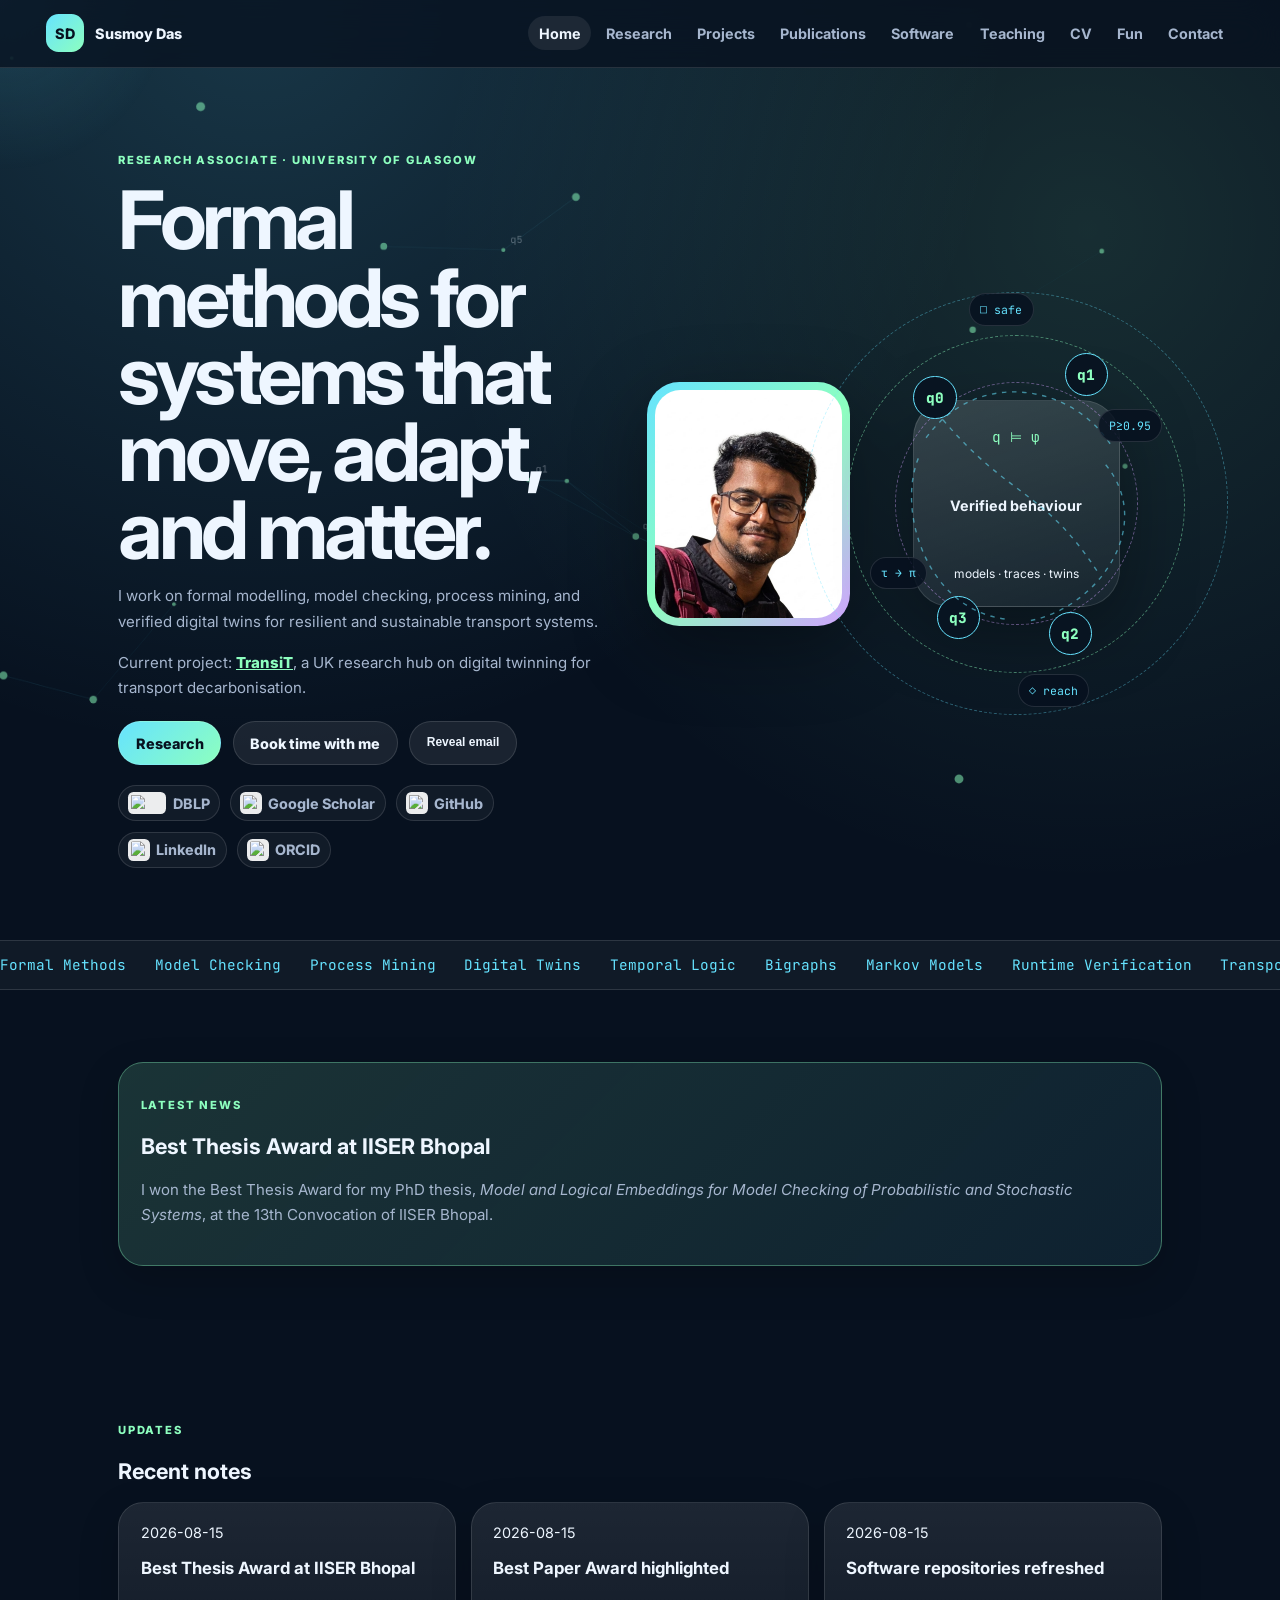
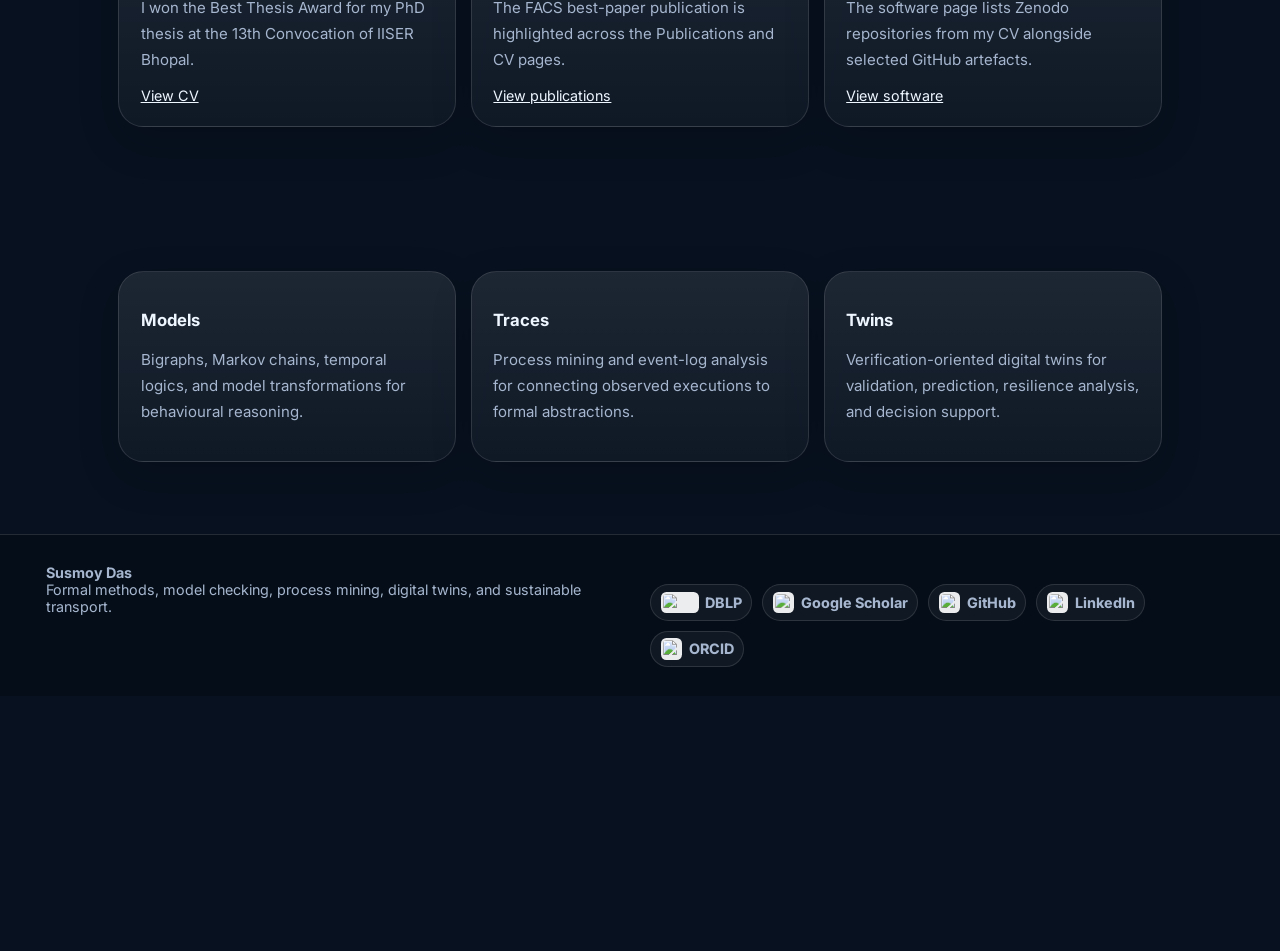
==== commit ac2a9bf9: "Add SEO/social metadata, accessibility, and UX improvements Adds favicon, OG/Twitter tags, JSON-LD, " ====
--- a/index.html
+++ b/index.html
@@ -1 +1 @@
-<!doctype html><html lang="en-GB" class="home-zoom"><head><meta charset="utf-8"/><meta name="viewport" content="width=device-width,initial-scale=1"/><meta name="description" content="Personal academic website of Susmoy Das."/><title>Susmoy Das</title><link rel="preconnect" href="https://fonts.googleapis.com"><link rel="preconnect" href="https://fonts.gstatic.com" crossorigin><link href="https://fonts.googleapis.com/css2?family=Inter:wght@400;500;700;800&family=JetBrains+Mono:wght@500;700&display=swap" rel="stylesheet"><link rel="stylesheet" href="assets/css/style.css"/></head><body><canvas class="state-bg" aria-hidden="true"></canvas><div class="cursor-glow" aria-hidden="true"></div><header class="site-header"><a class="brand" href="index.html"><span class="brand-mark">SD</span><span>Susmoy Das</span></a><button class="nav-toggle" aria-label="Toggle navigation" aria-expanded="false">☰</button><nav class="site-nav"><a class="nav-link active" href="index.html">Home</a><a class="nav-link " href="research.html">Research</a><a class="nav-link " href="projects.html">Projects</a><a class="nav-link " href="publications.html">Publications</a><a class="nav-link " href="software.html">Software</a><a class="nav-link " href="teaching.html">Teaching</a><a class="nav-link " href="cv.html">CV</a><a class="nav-link " href="fun.html">Fun</a><a class="nav-link " href="contact.html">Contact</a></nav></header><main><section class="hero home-hero"><div class="hero-copy reveal"><p class="eyebrow">Research Associate · University of Glasgow</p><h1>Formal methods for systems that move, adapt, and matter.</h1><p class="lead">I work on formal modelling, model checking, process mining, and verified digital twins for resilient and sustainable transport systems.</p><p class="lead compact-lead">Current project: <a href="https://transit.ac.uk/" target="_blank" rel="noreferrer">TransiT</a>, a UK research hub on digital twinning for transport decarbonisation.</p><div class="hero-actions"><a class="button primary" href="research.html">Research</a><a class="button secondary" href="https://bookings.cloud.microsoft/bookwithme/user/d58b72f16175452cac1d0d1df9db6e94%40glasgow.ac.uk?anonymous&ismsaljsauthenabled" target="_blank" rel="noreferrer">Book time with me</a><button class="button ghost email-action" type="button">Reveal email</button></div><div class="profile-links logo-links"><a class="logo-link" href="https://dblp.org/pid/291/3183" target="_blank" rel="noreferrer"><img src="https://dblp.org/img/logo.320x120.png" alt="DBLP logo" loading="lazy"/><span>DBLP</span></a><a class="logo-link" href="https://scholar.google.com/citations?user=WRJkGZMAAAAJ&hl=en" target="_blank" rel="noreferrer"><img src="https://upload.wikimedia.org/wikipedia/commons/thumb/c/c7/Google_Scholar_logo.svg/512px-Google_Scholar_logo.svg.png" alt="Google Scholar logo" loading="lazy"/><span>Google Scholar</span></a><a class="logo-link" href="https://github.com/susmoy94" target="_blank" rel="noreferrer"><img src="https://github.githubassets.com/assets/GitHub-Mark-ea2971cee799.png" alt="GitHub logo" loading="lazy"/><span>GitHub</span></a><a class="logo-link" href="https://in.linkedin.com/in/susmoy-das21" target="_blank" rel="noreferrer"><img src="https://upload.wikimedia.org/wikipedia/commons/8/81/LinkedIn_icon.svg" alt="LinkedIn logo" loading="lazy"/><span>LinkedIn</span></a><a class="logo-link" href="https://orcid.org/0000-0001-9118-7402" target="_blank" rel="noreferrer"><img src="https://info.orcid.org/wp-content/uploads/2021/12/orcid_128x128.png" alt="ORCID iD logo" loading="lazy"/><span>ORCID</span></a></div></div><div class="home-visuals reveal"><div class="portrait-card separate"><img src="assets/images/susmoy_das_profile.jpg" alt="Portrait of Susmoy Das"/></div><div class="orbit-machine"><div class="machine-ring ring-a"></div><div class="machine-ring ring-b"></div><div class="machine-ring ring-c"></div><div class="machine-core"><span class="mono">q ⊨ φ</span><strong>Verified behaviour</strong><small>models · traces · twins</small></div><span class="machine-node m1">q0</span><span class="machine-node m2">q1</span><span class="machine-node m3">q2</span><span class="machine-node m4">q3</span><svg class="machine-svg" viewBox="0 0 520 520"><path d="M100 142 C190 18 360 45 430 156"/><path d="M420 190 C510 300 405 445 285 468"/><path d="M240 465 C95 445 45 260 90 170"/><path d="M130 110 C250 250 310 235 405 380"/></svg><div class="formula-chip chip-a">□ safe</div><div class="formula-chip chip-b">◇ reach</div><div class="formula-chip chip-c">P≥0.95</div><div class="formula-chip chip-d">τ → π</div></div></div></section><section class="ticker"><div class="ticker-track"><span>Formal Methods</span><span>Model Checking</span><span>Process Mining</span><span>Digital Twins</span><span>Temporal Logic</span><span>Bigraphs</span><span>Markov Models</span><span>Runtime Verification</span><span>Transport Decarbonisation</span><span>Formal Methods</span><span>Model Checking</span><span>Process Mining</span><span>Digital Twins</span><span>Temporal Logic</span><span>Bigraphs</span><span>Markov Models</span></div></section><section class="content-section reveal latest-news"><div class="section-heading"><p class="eyebrow">Latest news</p><h2>Best Thesis Award at IISER Bhopal</h2><p>I won the Best Thesis Award for my PhD thesis, <em>Model and Logical Embeddings for Model Checking of Probabilistic and Stochastic Systems</em>, at the 13th Convocation of IISER Bhopal.</p></div></section><section class="content-section reveal"><div class="section-heading"><p class="eyebrow">Updates</p><h2>Recent notes</h2></div><div id="updates" class="updates-grid"></div></section><section class="content-section cards-three reveal"><article class="theme-card"><h3>Models</h3><p>Bigraphs, Markov chains, temporal logics, and model transformations for behavioural reasoning.</p></article><article class="theme-card"><h3>Traces</h3><p>Process mining and event-log analysis for connecting observed executions to formal abstractions.</p></article><article class="theme-card"><h3>Twins</h3><p>Verification-oriented digital twins for validation, prediction, resilience analysis, and decision support.</p></article></section></main><footer class="site-footer"><div><strong>Susmoy Das</strong><br/>Formal methods, model checking, process mining, digital twins, and sustainable transport.</div><div class="footer-links logo-links"><a class="logo-link" href="https://dblp.org/pid/291/3183" target="_blank" rel="noreferrer"><img src="https://dblp.org/img/logo.320x120.png" alt="DBLP logo" loading="lazy"/><span>DBLP</span></a><a class="logo-link" href="https://scholar.google.com/citations?user=WRJkGZMAAAAJ&hl=en" target="_blank" rel="noreferrer"><img src="https://upload.wikimedia.org/wikipedia/commons/thumb/c/c7/Google_Scholar_logo.svg/512px-Google_Scholar_logo.svg.png" alt="Google Scholar logo" loading="lazy"/><span>Google Scholar</span></a><a class="logo-link" href="https://github.com/susmoy94" target="_blank" rel="noreferrer"><img src="https://github.githubassets.com/assets/GitHub-Mark-ea2971cee799.png" alt="GitHub logo" loading="lazy"/><span>GitHub</span></a><a class="logo-link" href="https://in.linkedin.com/in/susmoy-das21" target="_blank" rel="noreferrer"><img src="https://upload.wikimedia.org/wikipedia/commons/8/81/LinkedIn_icon.svg" alt="LinkedIn logo" loading="lazy"/><span>LinkedIn</span></a><a class="logo-link" href="https://orcid.org/0000-0001-9118-7402" target="_blank" rel="noreferrer"><img src="https://info.orcid.org/wp-content/uploads/2021/12/orcid_128x128.png" alt="ORCID iD logo" loading="lazy"/><span>ORCID</span></a></div></footer><script src="assets/js/site.js"></script></body></html>+<!doctype html><html lang="en-GB" class="home-zoom"><head><meta charset="utf-8"/><meta name="viewport" content="width=device-width,initial-scale=1"/><meta name="description" content="Research Associate at the University of Glasgow working on formal methods, model checking, process mining, and verified digital twins for sustainable transport systems."/><link rel="canonical" href="https://susmoy94.github.io/"/><meta name="theme-color" content="#07111f"/><meta name="color-scheme" content="dark"/><meta name="author" content="Susmoy Das"/><link rel="icon" type="image/svg+xml" href="assets/images/favicon.svg"/><meta property="og:type" content="website"/><meta property="og:site_name" content="Susmoy Das"/><meta property="og:title" content="Susmoy Das"/><meta property="og:description" content="Research Associate at the University of Glasgow working on formal methods, model checking, process mining, and verified digital twins for sustainable transport systems."/><meta property="og:image" content="https://susmoy94.github.io/assets/images/susmoy_das_profile.jpg"/><meta property="og:url" content="https://susmoy94.github.io/"/><script type="application/ld+json">{"@context":"https://schema.org","@type":"Person","name":"Susmoy Das","url":"https://susmoy94.github.io/","image":"https://susmoy94.github.io/assets/images/susmoy_das_profile.jpg","jobTitle":"Research Associate","worksFor":{"@type":"CollegeOrUniversity","name":"University of Glasgow"},"alumniOf":[{"@type":"CollegeOrUniversity","name":"IISER Bhopal"},{"@type":"CollegeOrUniversity","name":"Jadavpur University"}],"sameAs":["https://dblp.org/pid/291/3183","https://scholar.google.com/citations?user=WRJkGZMAAAAJ&hl=en","https://github.com/susmoy94","https://in.linkedin.com/in/susmoy-das21","https://orcid.org/0000-0001-9118-7402","https://www.gla.ac.uk/schools/computing/staff/susmoydas/"]}</script><meta name="twitter:card" content="summary_large_image"/><meta name="twitter:title" content="Susmoy Das"/><meta name="twitter:description" content="Research Associate at the University of Glasgow working on formal methods, model checking, process mining, and verified digital twins for sustainable transport systems."/><meta name="twitter:image" content="https://susmoy94.github.io/assets/images/susmoy_das_profile.jpg"/><title>Susmoy Das</title><link rel="preconnect" href="https://fonts.googleapis.com"><link rel="preconnect" href="https://fonts.gstatic.com" crossorigin><link href="https://fonts.googleapis.com/css2?family=Inter:wght@400;500;700;800&family=JetBrains+Mono:wght@500;700&display=swap" rel="stylesheet"><link rel="stylesheet" href="assets/css/style.css"/></head><body><a class="skip-link" href="#main">Skip to content</a><canvas class="state-bg" aria-hidden="true"></canvas><div class="cursor-glow" aria-hidden="true"></div><header class="site-header"><a class="brand" href="index.html"><span class="brand-mark">SD</span><span>Susmoy Das</span></a><button class="nav-toggle" aria-label="Toggle navigation" aria-expanded="false"><span></span><span></span><span></span></button><nav class="site-nav"><a class="nav-link active" aria-current="page" href="index.html">Home</a><a class="nav-link " href="research.html">Research</a><a class="nav-link " href="projects.html">Projects</a><a class="nav-link " href="publications.html">Publications</a><a class="nav-link " href="software.html">Software</a><a class="nav-link " href="teaching.html">Teaching</a><a class="nav-link " href="cv.html">CV</a><a class="nav-link " href="fun.html">Fun</a><a class="nav-link " href="contact.html">Contact</a></nav></header><main id="main"><section class="hero home-hero"><div class="hero-copy reveal"><p class="eyebrow">Research Associate · University of Glasgow</p><h1>Formal methods for systems that move, adapt, and matter.</h1><p class="lead">I work on formal modelling, model checking, process mining, and verified digital twins for resilient and sustainable transport systems.</p><p class="lead compact-lead">Current project: <a href="https://transit.ac.uk/" target="_blank" rel="noreferrer">TransiT</a>, a UK research hub on digital twinning for transport decarbonisation.</p><div class="hero-actions"><a class="button primary" href="research.html">Research</a><a class="button secondary" href="https://bookings.cloud.microsoft/bookwithme/user/d58b72f16175452cac1d0d1df9db6e94%40glasgow.ac.uk?anonymous&ismsaljsauthenabled" target="_blank" rel="noreferrer">Book time with me</a><button class="button ghost email-action" type="button">Reveal email</button></div><div class="profile-links logo-links"><a class="logo-link" href="https://dblp.org/pid/291/3183" target="_blank" rel="noreferrer"><img src="https://dblp.org/img/logo.320x120.png" alt="DBLP logo" loading="lazy"/><span>DBLP</span></a><a class="logo-link" href="https://scholar.google.com/citations?user=WRJkGZMAAAAJ&hl=en" target="_blank" rel="noreferrer"><img src="https://upload.wikimedia.org/wikipedia/commons/thumb/c/c7/Google_Scholar_logo.svg/512px-Google_Scholar_logo.svg.png" alt="Google Scholar logo" loading="lazy"/><span>Google Scholar</span></a><a class="logo-link" href="https://github.com/susmoy94" target="_blank" rel="noreferrer"><img src="https://github.githubassets.com/assets/GitHub-Mark-ea2971cee799.png" alt="GitHub logo" loading="lazy"/><span>GitHub</span></a><a class="logo-link" href="https://in.linkedin.com/in/susmoy-das21" target="_blank" rel="noreferrer"><img src="https://upload.wikimedia.org/wikipedia/commons/8/81/LinkedIn_icon.svg" alt="LinkedIn logo" loading="lazy"/><span>LinkedIn</span></a><a class="logo-link" href="https://orcid.org/0000-0001-9118-7402" target="_blank" rel="noreferrer"><img src="https://info.orcid.org/wp-content/uploads/2021/12/orcid_128x128.png" alt="ORCID iD logo" loading="lazy"/><span>ORCID</span></a></div></div><div class="home-visuals reveal"><div class="portrait-card separate"><img src="assets/images/susmoy_das_profile.jpg" alt="Portrait of Susmoy Das"/></div><div class="orbit-machine"><div class="machine-ring ring-a"></div><div class="machine-ring ring-b"></div><div class="machine-ring ring-c"></div><div class="machine-core"><span class="mono">q ⊨ φ</span><strong>Verified behaviour</strong><small>models · traces · twins</small></div><span class="machine-node m1">q0</span><span class="machine-node m2">q1</span><span class="machine-node m3">q2</span><span class="machine-node m4">q3</span><svg class="machine-svg" viewBox="0 0 520 520"><path d="M100 142 C190 18 360 45 430 156"/><path d="M420 190 C510 300 405 445 285 468"/><path d="M240 465 C95 445 45 260 90 170"/><path d="M130 110 C250 250 310 235 405 380"/></svg><div class="formula-chip chip-a">□ safe</div><div class="formula-chip chip-b">◇ reach</div><div class="formula-chip chip-c">P≥0.95</div><div class="formula-chip chip-d">τ → π</div></div></div></section><section class="ticker"><div class="ticker-track"><span>Formal Methods</span><span>Model Checking</span><span>Process Mining</span><span>Digital Twins</span><span>Temporal Logic</span><span>Bigraphs</span><span>Markov Models</span><span>Runtime Verification</span><span>Transport Decarbonisation</span><span>Formal Methods</span><span>Model Checking</span><span>Process Mining</span><span>Digital Twins</span><span>Temporal Logic</span><span>Bigraphs</span><span>Markov Models</span></div></section><section class="content-section reveal latest-news"><div class="section-heading"><p class="eyebrow">Latest news</p><h2>Best Thesis Award at IISER Bhopal</h2><p>I won the Best Thesis Award for my PhD thesis, <em>Model and Logical Embeddings for Model Checking of Probabilistic and Stochastic Systems</em>, at the 13th Convocation of IISER Bhopal.</p></div></section><section class="content-section reveal"><div class="section-heading"><p class="eyebrow">Updates</p><h2>Recent notes</h2></div><div id="updates" class="updates-grid"></div></section><section class="content-section cards-three reveal"><article class="theme-card"><h3>Models</h3><p>Bigraphs, Markov chains, temporal logics, and model transformations for behavioural reasoning.</p></article><article class="theme-card"><h3>Traces</h3><p>Process mining and event-log analysis for connecting observed executions to formal abstractions.</p></article><article class="theme-card"><h3>Twins</h3><p>Verification-oriented digital twins for validation, prediction, resilience analysis, and decision support.</p></article></section></main><footer class="site-footer"><div><strong>Susmoy Das</strong><br/>Formal methods, model checking, process mining, digital twins, and sustainable transport.</div><div class="footer-links logo-links"><a class="logo-link" href="https://dblp.org/pid/291/3183" target="_blank" rel="noreferrer"><img src="https://dblp.org/img/logo.320x120.png" alt="DBLP logo" loading="lazy"/><span>DBLP</span></a><a class="logo-link" href="https://scholar.google.com/citations?user=WRJkGZMAAAAJ&hl=en" target="_blank" rel="noreferrer"><img src="https://upload.wikimedia.org/wikipedia/commons/thumb/c/c7/Google_Scholar_logo.svg/512px-Google_Scholar_logo.svg.png" alt="Google Scholar logo" loading="lazy"/><span>Google Scholar</span></a><a class="logo-link" href="https://github.com/susmoy94" target="_blank" rel="noreferrer"><img src="https://github.githubassets.com/assets/GitHub-Mark-ea2971cee799.png" alt="GitHub logo" loading="lazy"/><span>GitHub</span></a><a class="logo-link" href="https://in.linkedin.com/in/susmoy-das21" target="_blank" rel="noreferrer"><img src="https://upload.wikimedia.org/wikipedia/commons/8/81/LinkedIn_icon.svg" alt="LinkedIn logo" loading="lazy"/><span>LinkedIn</span></a><a class="logo-link" href="https://orcid.org/0000-0001-9118-7402" target="_blank" rel="noreferrer"><img src="https://info.orcid.org/wp-content/uploads/2021/12/orcid_128x128.png" alt="ORCID iD logo" loading="lazy"/><span>ORCID</span></a></div></footer><script src="assets/js/site.js"></script></body></html>
--- a/assets/css/style.css
+++ b/assets/css/style.css
@@ -1,4 +1,4 @@
-:root{--bg:#07111f;--text:#eef6ff;--muted:#a6b6ce;--accent:#66e3ff;--accent2:#8dffbf;--accent3:#d1a3ff;--line:rgba(255,255,255,.12);--shadow:0 24px 80px rgba(0,0,0,.35)}*{box-sizing:border-box}body{margin:0;font-family:Inter,system-ui,sans-serif;background:radial-gradient(circle at 20% 0,rgba(102,227,255,.18),transparent 30%),radial-gradient(circle at 85% 10%,rgba(141,255,191,.12),transparent 28%),var(--bg);color:var(--text);overflow-x:hidden}a{color:inherit}.state-bg{position:fixed;inset:0;width:100vw;height:100vh;z-index:0;pointer-events:none;opacity:.52}.cursor-glow{position:fixed;width:26rem;height:26rem;background:radial-gradient(circle,rgba(102,227,255,.14),transparent 65%);pointer-events:none;transform:translate(-50%,-50%);z-index:0}.site-header{position:sticky;top:0;z-index:20;display:flex;align-items:center;justify-content:space-between;padding:1rem clamp(1rem,4vw,4rem);backdrop-filter:blur(18px);background:rgba(7,17,31,.76);border-bottom:1px solid var(--line)}.brand{display:flex;gap:.75rem;align-items:center;text-decoration:none;font-weight:800}.brand-mark{display:grid;place-items:center;width:42px;height:42px;border-radius:14px;background:linear-gradient(135deg,var(--accent),var(--accent2));color:#07111f}.site-nav{display:flex;gap:.25rem;flex-wrap:wrap}.nav-link{padding:.6rem .75rem;border-radius:999px;text-decoration:none;color:var(--muted);font-weight:700}.nav-link.active,.nav-link:hover{background:rgba(255,255,255,.08);color:var(--text)}.nav-toggle{display:none}main,.site-footer{position:relative;z-index:1}.hero,.page-hero,.content-section{width:min(1160px,92vw);margin:0 auto}.hero{min-height:78vh;display:grid;gap:3rem;align-items:center;padding:5rem 0}.home-hero{grid-template-columns:1.02fr 1.08fr}.eyebrow{text-transform:uppercase;letter-spacing:.16em;color:var(--accent2);font-size:.78rem;font-weight:800}.hero h1,.page-hero h1{font-size:clamp(2.6rem,7vw,6.1rem);line-height:.96;margin:.2rem 0 1rem;letter-spacing:-.055em}.lead,p,li{font-size:1.05rem;color:var(--muted);line-height:1.7}.compact-lead a{color:var(--accent2);font-weight:800}.hero-actions,.profile-links,.footer-links{display:flex;flex-wrap:wrap;gap:.8rem;margin-top:1.4rem}.button{display:inline-flex;border:1px solid var(--line);border-radius:999px;padding:.85rem 1.15rem;text-decoration:none;font-weight:800;background:rgba(255,255,255,.08);color:var(--text);cursor:pointer}.button.primary,.email-action.revealed{background:linear-gradient(135deg,var(--accent),var(--accent2));color:#07111f}.home-visuals{display:grid;grid-template-columns:.82fr 1.18fr;gap:1.4rem;align-items:center}.portrait-card.separate{position:relative;width:100%;max-width:310px;justify-self:center;border-radius:36px;padding:9px;background:linear-gradient(135deg,var(--accent),var(--accent2),var(--accent3));box-shadow:var(--shadow);animation:float 6s ease-in-out infinite}.portrait-card.separate img{display:block;width:100%;aspect-ratio:1/1.22;object-fit:cover;border-radius:28px}.orbit-machine{position:relative;height:520px;display:grid;place-items:center}.machine-ring{position:absolute;border:1px dashed rgba(102,227,255,.36);border-radius:50%;animation:spin 20s linear infinite}.ring-a{width:470px;height:470px}.ring-b{width:375px;height:375px;animation-duration:15s;animation-direction:reverse;border-color:rgba(141,255,191,.46)}.ring-c{width:270px;height:270px;animation-duration:11s;border-color:rgba(209,163,255,.44)}.machine-core{width:230px;height:230px;border-radius:42px;background:linear-gradient(160deg,rgba(255,255,255,.15),rgba(255,255,255,.04));border:1px solid var(--line);display:grid;place-items:center;text-align:center;box-shadow:var(--shadow);animation:float 5.5s ease-in-out infinite}.mono,.tagline{font-family:'JetBrains Mono',monospace;color:var(--accent2)}.machine-node{position:absolute;width:48px;height:48px;border-radius:50%;display:grid;place-items:center;background:#081421;border:1px solid var(--accent);font-family:'JetBrains Mono',monospace;color:var(--accent2);font-weight:800}.m1{left:48px;top:118px}.m2{right:60px;top:92px}.m3{right:78px;bottom:92px}.m4{left:74px;bottom:110px}.machine-svg{position:absolute;width:100%;height:100%;inset:0}.machine-svg path{fill:none;stroke:rgba(102,227,255,.55);stroke-width:2.5;stroke-dasharray:8 10;animation:dash 7s linear infinite}.formula-chip{position:absolute;font-family:'JetBrains Mono',monospace;font-size:.8rem;background:rgba(7,17,31,.82);border:1px solid var(--line);border-radius:999px;padding:.55rem .7rem;color:var(--accent);animation:float 4.8s ease-in-out infinite}.chip-a{top:26px;left:34%}.chip-b{bottom:34px;right:25%}.chip-c{top:155px;right:0}.chip-d{bottom:165px;left:0}.ticker{overflow:hidden;border-block:1px solid var(--line);background:rgba(255,255,255,.04)}.ticker-track{display:flex;gap:2rem;width:max-content;animation:ticker 32s linear infinite;padding:1rem 0}.ticker span{font-family:'JetBrains Mono',monospace;color:var(--accent);white-space:nowrap}.content-section{padding:5rem 0}.latest-news .section-heading,.theme-card,.project-card,.fun-card,.update-card,.link-panel,.contact-panel,.cv-profile-card,.cv-skill-card,.achievement-card{background:linear-gradient(180deg,rgba(255,255,255,.09),rgba(255,255,255,.035));border:1px solid var(--line);border-radius:28px;padding:1.5rem;box-shadow:0 16px 45px rgba(0,0,0,.18)}.latest-news .section-heading,.featured-paper,.featured-achievement{background:linear-gradient(135deg,rgba(141,255,191,.15),rgba(102,227,255,.08));border:1px solid rgba(141,255,191,.35)}.updates-grid,.cards-three,.project-grid,.fun-grid,.link-panels,.achievement-grid{display:grid;gap:1rem}.updates-grid,.cards-three,.link-panels{grid-template-columns:repeat(3,1fr)}.project-grid,.fun-grid{grid-template-columns:repeat(2,1fr)}.achievement-grid{grid-template-columns:repeat(4,1fr)}.page-hero{padding:5rem 0 2rem}.research-directions{display:grid;gap:1.2rem}.direction-card{display:grid;grid-template-columns:280px 1fr;gap:1.4rem;align-items:center;background:linear-gradient(135deg,rgba(255,255,255,.09),rgba(255,255,255,.035));border:1px solid var(--line);border-radius:34px;padding:1.2rem}.research-visual,.project-visual{height:220px;border-radius:28px;background:radial-gradient(circle at 35% 25%,rgba(102,227,255,.18),transparent 35%),rgba(255,255,255,.04);border:1px solid var(--line);position:relative;overflow:hidden}.project-visual{height:150px;margin-bottom:1rem}.automaton-visual span,.transit-visual span,.bigraph-visual span,.repository-visual span{position:absolute;width:46px;height:46px;border-radius:50%;border:1px solid var(--accent);background:#09182a;box-shadow:0 0 18px rgba(102,227,255,.45);animation:logicBounce 4s ease-in-out infinite}.automaton-visual span:nth-child(1),.transit-visual span:nth-child(1),.repository-visual span:nth-child(1){left:36px;top:36px}.automaton-visual span:nth-child(2),.transit-visual span:nth-child(2),.repository-visual span:nth-child(2){right:50px;top:58px}.automaton-visual span:nth-child(3),.transit-visual span:nth-child(3),.repository-visual span:nth-child(3){left:108px;bottom:38px}.checker-visual span,.ai-visual span,.certification-visual span{position:absolute;display:grid;place-items:center;width:54px;height:54px;border-radius:18px;background:rgba(102,227,255,.12);border:1px solid var(--accent);font-family:'JetBrains Mono',monospace;font-size:1.1rem;color:var(--accent2);animation:logicBounce 4s ease-in-out infinite}.checker-visual span:nth-child(1),.ai-visual span:nth-child(1),.certification-visual span:nth-child(1){left:36px;top:34px}.checker-visual span:nth-child(2),.ai-visual span:nth-child(2),.certification-visual span:nth-child(2){right:42px;top:42px}.checker-visual span:nth-child(3),.ai-visual span:nth-child(3),.certification-visual span:nth-child(3){left:85px;bottom:42px}.mining-visual em,.runtime-visual em{position:absolute;left:38px;width:190px;height:14px;border-radius:999px;background:linear-gradient(90deg,var(--accent),var(--accent2));animation:traceSlide 3s ease-in-out infinite}.mining-visual em:nth-child(1),.runtime-visual em:nth-child(1){top:42px}.mining-visual em:nth-child(2),.runtime-visual em:nth-child(2){top:76px;width:130px}.mining-visual em:nth-child(3),.runtime-visual em:nth-child(3){top:110px;width:210px}.twin-visual span{position:absolute;width:62px;height:62px;border-radius:22px;border:1px solid var(--accent);background:rgba(141,255,191,.08);animation:logicBounce 5s ease-in-out infinite}.twin-visual strong{position:absolute;inset:0;display:grid;place-items:center;font-family:'JetBrains Mono',monospace;font-size:2.4rem;color:var(--accent2)}.publication-item{display:grid;grid-template-columns:1fr 130px;gap:1rem;padding:1rem;border-top:1px solid var(--line)}.pub-meta{display:grid;gap:.5rem;justify-items:end}.pub-meta span{font-family:'JetBrains Mono',monospace;background:rgba(102,227,255,.12);padding:.4rem .7rem;border-radius:999px;color:var(--accent)}.cv-showcase{display:grid;grid-template-columns:.8fr 1.2fr;gap:1rem}.cv-profile-card img{width:100%;border-radius:24px;aspect-ratio:1/1;object-fit:cover}.skill-row{display:grid;gap:.45rem;margin:1rem 0}.skill-row>div:first-child{display:flex;justify-content:space-between}.skill-track{height:12px;border-radius:999px;background:rgba(255,255,255,.08);overflow:hidden;border:1px solid var(--line)}.skill-track i{display:block;height:100%;width:var(--w);border-radius:999px;background:linear-gradient(90deg,var(--accent),var(--accent2),var(--accent3));animation:growBar 1.4s ease both}.cv-timeline article{display:grid;grid-template-columns:160px 1fr;gap:1rem;border-top:1px solid var(--line);padding:1.1rem 0}.pill-cloud{display:flex;gap:.6rem;flex-wrap:wrap}.pill-cloud span{padding:.55rem .75rem;border:1px solid var(--line);border-radius:999px;background:rgba(255,255,255,.06);color:var(--accent2);font-weight:750}.contact-panel{display:grid;grid-template-columns:1.2fr .8fr;gap:1rem}.contact-links{display:grid;gap:.75rem}.contact-links a{padding:1rem;border:1px solid var(--line);border-radius:18px;text-decoration:none;background:rgba(255,255,255,.04)}.proof-pet,.automata-line{display:flex;gap:.4rem}.proof-pet span,.automata-line span{display:block;width:24px;height:24px;border-radius:50%;background:var(--accent2);box-shadow:0 0 18px var(--accent2);animation:pulse 1.2s ease-in-out infinite}.site-footer{display:flex;justify-content:space-between;gap:1rem;padding:2rem clamp(1rem,4vw,4rem);border-top:1px solid var(--line);background:rgba(0,0,0,.18);color:var(--muted)}.reveal{opacity:0;transform:translateY(24px);transition:opacity .7s ease,transform .7s ease}html.home-zoom{zoom:.9}.reveal.visible{opacity:1;transform:none}@keyframes spin{to{transform:rotate(360deg)}}@keyframes dash{to{stroke-dashoffset:-180}}@keyframes float{50%{transform:translateY(-14px)}}@keyframes ticker{to{transform:translateX(-50%)}}@keyframes logicBounce{50%{transform:translateY(-10px)}}@keyframes traceSlide{50%{transform:translateX(18px);opacity:.75}}@keyframes pulse{50%{transform:translateY(-8px)}}@keyframes growBar{from{width:0}}@media(max-width:980px){.home-hero,.home-visuals,.direction-card,.cv-showcase,.contact-panel,.cv-timeline article{grid-template-columns:1fr}.updates-grid,.cards-three,.project-grid,.fun-grid,.link-panels,.achievement-grid{grid-template-columns:1fr}.site-nav{display:none;position:absolute;top:74px;left:1rem;right:1rem;padding:1rem;background:rgba(7,17,31,.96);border:1px solid var(--line);border-radius:20px;flex-direction:column}.site-nav.open{display:flex}.nav-toggle{display:block;background:transparent;color:var(--text);border:1px solid var(--line);border-radius:10px;padding:.5rem .7rem}.site-footer{flex-direction:column}.orbit-machine{height:420px}.ring-a{width:370px;height:370px}.ring-b{width:290px;height:290px}.ring-c{width:210px;height:210px}}
+:root{--bg:#07111f;--text:#eef6ff;--muted:#a6b6ce;--accent:#66e3ff;--accent2:#8dffbf;--accent3:#d1a3ff;--line:rgba(255,255,255,.12);--shadow:0 24px 80px rgba(0,0,0,.35)}*{box-sizing:border-box}body{margin:0;font-family:Inter,system-ui,sans-serif;background:radial-gradient(circle at 20% 0,rgba(102,227,255,.18),transparent 30%),radial-gradient(circle at 85% 10%,rgba(141,255,191,.12),transparent 28%),var(--bg);color:var(--text);overflow-x:hidden}a{color:inherit}.state-bg{position:fixed;inset:0;width:100vw;height:100vh;z-index:0;pointer-events:none;opacity:.52}.cursor-glow{position:fixed;width:26rem;height:26rem;background:radial-gradient(circle,rgba(102,227,255,.14),transparent 65%);pointer-events:none;transform:translate(-50%,-50%);z-index:0}.site-header{position:sticky;top:0;z-index:20;display:flex;align-items:center;justify-content:space-between;padding:1rem clamp(1rem,4vw,4rem);backdrop-filter:blur(18px);background:rgba(7,17,31,.76);border-bottom:1px solid var(--line)}.brand{display:flex;gap:.75rem;align-items:center;text-decoration:none;font-weight:800}.brand-mark{display:grid;place-items:center;width:42px;height:42px;border-radius:14px;background:linear-gradient(135deg,var(--accent),var(--accent2));color:#07111f}.site-nav{display:flex;gap:.25rem;flex-wrap:wrap}.nav-link{padding:.6rem .75rem;border-radius:999px;text-decoration:none;color:var(--muted);font-weight:700}.nav-link.active,.nav-link:hover{background:rgba(255,255,255,.08);color:var(--text)}.nav-toggle{display:none;flex-direction:column;align-items:center;justify-content:center;gap:5px;width:42px;height:38px}.nav-toggle span{display:block;width:18px;height:2px;border-radius:2px;background:var(--text);transition:transform .2s ease,opacity .2s ease}.nav-toggle[aria-expanded="true"] span:nth-child(1){transform:translateY(7px) rotate(45deg)}.nav-toggle[aria-expanded="true"] span:nth-child(2){opacity:0}.nav-toggle[aria-expanded="true"] span:nth-child(3){transform:translateY(-7px) rotate(-45deg)}main,.site-footer{position:relative;z-index:1}.hero,.page-hero,.content-section{width:min(1160px,92vw);margin:0 auto}.hero{min-height:78vh;display:grid;gap:3rem;align-items:center;padding:5rem 0}.home-hero{grid-template-columns:1.02fr 1.08fr}.eyebrow{text-transform:uppercase;letter-spacing:.16em;color:var(--accent2);font-size:.78rem;font-weight:800}.hero h1,.page-hero h1{font-size:clamp(2.6rem,7vw,6.1rem);line-height:.96;margin:.2rem 0 1rem;letter-spacing:-.055em}.lead,p,li{font-size:1.05rem;color:var(--muted);line-height:1.7}.compact-lead a{color:var(--accent2);font-weight:800}.hero-actions,.profile-links,.footer-links{display:flex;flex-wrap:wrap;gap:.8rem;margin-top:1.4rem}.button{display:inline-flex;border:1px solid var(--line);border-radius:999px;padding:.85rem 1.15rem;text-decoration:none;font-weight:800;background:rgba(255,255,255,.08);color:var(--text);cursor:pointer}.button.primary,.email-action.revealed{background:linear-gradient(135deg,var(--accent),var(--accent2));color:#07111f}.home-visuals{display:grid;grid-template-columns:.82fr 1.18fr;gap:1.4rem;align-items:center}.portrait-card.separate{position:relative;width:100%;max-width:310px;justify-self:center;border-radius:36px;padding:9px;background:linear-gradient(135deg,var(--accent),var(--accent2),var(--accent3));box-shadow:var(--shadow);animation:float 6s ease-in-out infinite}.portrait-card.separate img{display:block;width:100%;aspect-ratio:1/1.22;object-fit:cover;border-radius:28px}.orbit-machine{position:relative;height:520px;display:grid;place-items:center}.machine-ring{position:absolute;border:1px dashed rgba(102,227,255,.36);border-radius:50%;animation:spin 20s linear infinite}.ring-a{width:470px;height:470px}.ring-b{width:375px;height:375px;animation-duration:15s;animation-direction:reverse;border-color:rgba(141,255,191,.46)}.ring-c{width:270px;height:270px;animation-duration:11s;border-color:rgba(209,163,255,.44)}.machine-core{width:230px;height:230px;border-radius:42px;background:linear-gradient(160deg,rgba(255,255,255,.15),rgba(255,255,255,.04));border:1px solid var(--line);display:grid;place-items:center;text-align:center;box-shadow:var(--shadow);animation:float 5.5s ease-in-out infinite}.mono,.tagline{font-family:'JetBrains Mono',monospace;color:var(--accent2)}.machine-node{position:absolute;width:48px;height:48px;border-radius:50%;display:grid;place-items:center;background:#081421;border:1px solid var(--accent);font-family:'JetBrains Mono',monospace;color:var(--accent2);font-weight:800}.m1{left:48px;top:118px}.m2{right:60px;top:92px}.m3{right:78px;bottom:92px}.m4{left:74px;bottom:110px}.machine-svg{position:absolute;width:100%;height:100%;inset:0}.machine-svg path{fill:none;stroke:rgba(102,227,255,.55);stroke-width:2.5;stroke-dasharray:8 10;animation:dash 7s linear infinite}.formula-chip{position:absolute;font-family:'JetBrains Mono',monospace;font-size:.8rem;background:rgba(7,17,31,.82);border:1px solid var(--line);border-radius:999px;padding:.55rem .7rem;color:var(--accent);animation:float 4.8s ease-in-out infinite}.chip-a{top:26px;left:34%}.chip-b{bottom:34px;right:25%}.chip-c{top:155px;right:0}.chip-d{bottom:165px;left:0}.ticker{overflow:hidden;border-block:1px solid var(--line);background:rgba(255,255,255,.04)}.ticker-track{display:flex;gap:2rem;width:max-content;animation:ticker 32s linear infinite;padding:1rem 0}.ticker span{font-family:'JetBrains Mono',monospace;color:var(--accent);white-space:nowrap}.content-section{padding:5rem 0}.latest-news .section-heading,.theme-card,.project-card,.fun-card,.update-card,.link-panel,.contact-panel,.cv-profile-card,.cv-skill-card,.achievement-card{background:linear-gradient(180deg,rgba(255,255,255,.09),rgba(255,255,255,.035));border:1px solid var(--line);border-radius:28px;padding:1.5rem;box-shadow:0 16px 45px rgba(0,0,0,.18)}.latest-news .section-heading,.featured-paper,.featured-achievement{background:linear-gradient(135deg,rgba(141,255,191,.15),rgba(102,227,255,.08));border:1px solid rgba(141,255,191,.35)}.updates-grid,.cards-three,.project-grid,.fun-grid,.link-panels,.achievement-grid{display:grid;gap:1rem}.updates-grid,.cards-three,.link-panels{grid-template-columns:repeat(3,1fr)}.project-grid,.fun-grid{grid-template-columns:repeat(2,1fr)}.achievement-grid{grid-template-columns:repeat(4,1fr)}.page-hero{padding:5rem 0 2rem}.research-directions{display:grid;gap:1.2rem}.direction-card{display:grid;grid-template-columns:280px 1fr;gap:1.4rem;align-items:center;background:linear-gradient(135deg,rgba(255,255,255,.09),rgba(255,255,255,.035));border:1px solid var(--line);border-radius:34px;padding:1.2rem}.research-visual,.project-visual{height:220px;border-radius:28px;background:radial-gradient(circle at 35% 25%,rgba(102,227,255,.18),transparent 35%),rgba(255,255,255,.04);border:1px solid var(--line);position:relative;overflow:hidden}.project-visual{height:150px;margin-bottom:1rem}.automaton-visual span,.transit-visual span,.bigraph-visual span,.repository-visual span{position:absolute;width:46px;height:46px;border-radius:50%;border:1px solid var(--accent);background:#09182a;box-shadow:0 0 18px rgba(102,227,255,.45);animation:logicBounce 4s ease-in-out infinite}.automaton-visual span:nth-child(1),.transit-visual span:nth-child(1),.repository-visual span:nth-child(1){left:36px;top:36px}.automaton-visual span:nth-child(2),.transit-visual span:nth-child(2),.repository-visual span:nth-child(2){right:50px;top:58px}.automaton-visual span:nth-child(3),.transit-visual span:nth-child(3),.repository-visual span:nth-child(3){left:108px;bottom:38px}.checker-visual span,.ai-visual span,.certification-visual span{position:absolute;display:grid;place-items:center;width:54px;height:54px;border-radius:18px;background:rgba(102,227,255,.12);border:1px solid var(--accent);font-family:'JetBrains Mono',monospace;font-size:1.1rem;color:var(--accent2);animation:logicBounce 4s ease-in-out infinite}.checker-visual span:nth-child(1),.ai-visual span:nth-child(1),.certification-visual span:nth-child(1){left:36px;top:34px}.checker-visual span:nth-child(2),.ai-visual span:nth-child(2),.certification-visual span:nth-child(2){right:42px;top:42px}.checker-visual span:nth-child(3),.ai-visual span:nth-child(3),.certification-visual span:nth-child(3){left:85px;bottom:42px}.mining-visual em,.runtime-visual em{position:absolute;left:38px;width:190px;height:14px;border-radius:999px;background:linear-gradient(90deg,var(--accent),var(--accent2));animation:traceSlide 3s ease-in-out infinite}.mining-visual em:nth-child(1),.runtime-visual em:nth-child(1){top:42px}.mining-visual em:nth-child(2),.runtime-visual em:nth-child(2){top:76px;width:130px}.mining-visual em:nth-child(3),.runtime-visual em:nth-child(3){top:110px;width:210px}.twin-visual span{position:absolute;width:62px;height:62px;border-radius:22px;border:1px solid var(--accent);background:rgba(141,255,191,.08);animation:logicBounce 5s ease-in-out infinite}.twin-visual strong{position:absolute;inset:0;display:grid;place-items:center;font-family:'JetBrains Mono',monospace;font-size:2.4rem;color:var(--accent2)}.publication-item{display:grid;grid-template-columns:1fr 130px;gap:1rem;padding:1rem;border-top:1px solid var(--line)}.pub-meta{display:grid;gap:.5rem;justify-items:end}.pub-meta span{font-family:'JetBrains Mono',monospace;background:rgba(102,227,255,.12);padding:.4rem .7rem;border-radius:999px;color:var(--accent)}.cv-showcase{display:grid;grid-template-columns:.8fr 1.2fr;gap:1rem}.cv-profile-card img{width:100%;border-radius:24px;aspect-ratio:1/1;object-fit:cover}.skill-row{display:grid;gap:.45rem;margin:1rem 0}.skill-row>div:first-child{display:flex;justify-content:space-between}.skill-track{height:12px;border-radius:999px;background:rgba(255,255,255,.08);overflow:hidden;border:1px solid var(--line)}.skill-track i{display:block;height:100%;width:var(--w);border-radius:999px;background:linear-gradient(90deg,var(--accent),var(--accent2),var(--accent3));animation:growBar 1.4s ease both}.cv-timeline article{display:grid;grid-template-columns:160px 1fr;gap:1rem;border-top:1px solid var(--line);padding:1.1rem 0}.pill-cloud{display:flex;gap:.6rem;flex-wrap:wrap}.pill-cloud span{padding:.55rem .75rem;border:1px solid var(--line);border-radius:999px;background:rgba(255,255,255,.06);color:var(--accent2);font-weight:750}.contact-panel{display:grid;grid-template-columns:1.2fr .8fr;gap:1rem}.contact-links{display:grid;gap:.75rem}.contact-links a{padding:1rem;border:1px solid var(--line);border-radius:18px;text-decoration:none;background:rgba(255,255,255,.04)}.proof-pet,.automata-line{display:flex;gap:.4rem}.proof-pet span,.automata-line span{display:block;width:24px;height:24px;border-radius:50%;background:var(--accent2);box-shadow:0 0 18px var(--accent2);animation:pulse 1.2s ease-in-out infinite}.site-footer{display:flex;justify-content:space-between;gap:1rem;padding:2rem clamp(1rem,4vw,4rem);border-top:1px solid var(--line);background:rgba(0,0,0,.18);color:var(--muted)}.reveal{opacity:0;transform:translateY(24px);transition:opacity .7s ease,transform .7s ease}html.home-zoom{zoom:.9}.reveal.visible{opacity:1;transform:none}@keyframes spin{to{transform:rotate(360deg)}}@keyframes dash{to{stroke-dashoffset:-180}}@keyframes float{50%{transform:translateY(-14px)}}@keyframes ticker{to{transform:translateX(-50%)}}@keyframes logicBounce{50%{transform:translateY(-10px)}}@keyframes traceSlide{50%{transform:translateX(18px);opacity:.75}}@keyframes pulse{50%{transform:translateY(-8px)}}@keyframes growBar{from{width:0}}@media(max-width:980px){.home-hero,.home-visuals,.direction-card,.cv-showcase,.contact-panel,.cv-timeline article{grid-template-columns:1fr}.updates-grid,.cards-three,.project-grid,.fun-grid,.link-panels,.achievement-grid{grid-template-columns:1fr}.site-nav{display:none;position:absolute;top:74px;left:1rem;right:1rem;padding:1rem;background:rgba(7,17,31,.96);border:1px solid var(--line);border-radius:20px;flex-direction:column}.site-nav.open{display:flex}.nav-toggle{display:flex;background:transparent;border:1px solid var(--line);border-radius:10px;padding:.5rem .7rem;cursor:pointer}.site-footer{flex-direction:column}.orbit-machine{height:420px}.ring-a{width:370px;height:370px}.ring-b{width:290px;height:290px}.ring-c{width:210px;height:210px}}
 
 /* v6 publication logos, year-wise publications and CV talks */
 .profile-logo-grid{display:grid;grid-template-columns:repeat(3,1fr);gap:1rem;padding-top:2rem;padding-bottom:2rem}.profile-logo-card{display:flex;align-items:center;gap:1rem;text-decoration:none;background:linear-gradient(180deg,rgba(255,255,255,.09),rgba(255,255,255,.035));border:1px solid var(--line);border-radius:28px;padding:1.25rem;box-shadow:0 16px 45px rgba(0,0,0,.18)}.profile-logo{width:56px;height:56px;border-radius:18px;display:grid;place-items:center;font-family:'JetBrains Mono',monospace;font-weight:800}.dblp-logo{background:#002b5c;color:#fff;font-size:.95rem}.scholar-logo{background:linear-gradient(135deg,#4285f4,#34a853);color:#fff;font-size:1.6rem}.orcid-logo{background:#a6ce39;color:#fff;font-size:1.15rem}.publication-year{margin-bottom:2.5rem}.publication-year>h2{font-family:'JetBrains Mono',monospace;color:var(--accent2);font-size:1.4rem;border-bottom:1px solid var(--line);padding-bottom:.6rem}.yearwise .publication-item{border-top:0;border-bottom:1px solid var(--line)}.featured-paper{position:relative;overflow:hidden}.featured-paper:after{content:"Best Paper";position:absolute;top:1rem;right:1rem;background:linear-gradient(135deg,var(--accent),var(--accent2));color:#07111f;border-radius:999px;padding:.35rem .6rem;font-family:'JetBrains Mono',monospace;font-size:.72rem;font-weight:800}.cv-talks article{display:grid;grid-template-columns:120px 1fr;gap:1rem;border-top:1px solid var(--line);padding:1rem 0}.cv-talks span{font-family:'JetBrains Mono',monospace;color:var(--accent2);font-weight:800}@media(max-width:980px){.profile-logo-grid,.cv-talks article{grid-template-columns:1fr}.profile-logo-card{align-items:flex-start}}
@@ -24,5 +24,14 @@
 .real-logo-grid .profile-logo-card{min-height:108px}.real-profile-logo{width:64px;height:64px;object-fit:contain;border-radius:14px;background:rgba(255,255,255,.92);padding:.42rem;box-shadow:0 8px 28px rgba(0,0,0,.2)}.dblp-real{width:92px}.scholar-real,.orcid-real{width:64px}.real-logo-grid .profile-logo-card strong{font-size:1.05rem}.profile-logo-grid .profile-logo{display:none}
 
 
+/* v12 accessibility, performance, and small UX features */
+.skip-link{position:fixed;top:-3rem;left:1rem;z-index:50;background:var(--text);color:var(--bg);font-weight:800;padding:.7rem 1.1rem;border-radius:999px;text-decoration:none;transition:top .2s ease}.skip-link:focus{top:1rem}
+a:focus-visible,button:focus-visible,.nav-toggle:focus-visible{outline:2px solid var(--accent2);outline-offset:3px;border-radius:8px}
+.back-to-top{position:fixed;right:1.1rem;bottom:1.1rem;z-index:30;width:46px;height:46px;display:grid;place-items:center;border-radius:50%;border:1px solid var(--line);background:rgba(7,17,31,.85);color:var(--accent2);backdrop-filter:blur(10px);cursor:pointer;opacity:0;pointer-events:none;transform:translateY(10px);transition:opacity .25s ease,transform .25s ease;font-size:1.1rem;font-weight:800}.back-to-top.visible{opacity:1;pointer-events:auto;transform:none}.back-to-top:hover{color:var(--bg);background:linear-gradient(135deg,var(--accent),var(--accent2))}
+.year-nav{display:flex;flex-wrap:wrap;gap:.5rem;margin:0 auto 2rem;position:sticky;top:6.25rem;z-index:8;padding:.6rem;background:rgba(7,17,31,.72);backdrop-filter:blur(14px);border:1px solid var(--line);border-radius:999px;width:fit-content;width:min(1160px,92vw)}.year-nav a{font-family:'JetBrains Mono',monospace;font-size:.82rem;font-weight:700;color:var(--muted);text-decoration:none;padding:.4rem .75rem;border-radius:999px}.year-nav a:hover,.year-nav a.active{background:rgba(255,255,255,.09);color:var(--accent2)}
+@media(max-width:1419px){.year-nav{top:.5rem}}
+@media(prefers-reduced-motion:reduce){*,*::before,*::after{animation-duration:.001ms!important;animation-iteration-count:1!important;transition-duration:.001ms!important;scroll-behavior:auto!important}.reveal{opacity:1!important;transform:none!important}.state-bg{display:none}}
+@media print{.site-header,.nav-toggle,.state-bg,.cursor-glow,.back-to-top,.collab-rail,.year-nav,.hero-actions,.email-action{display:none!important}body{background:#fff!important;color:#111!important}main,.hero,.page-hero,.content-section{width:100%!important;margin:0!important;color:#111!important}.cv-profile-card,.cv-skill-card,.achievement-card,.cv-timeline article{background:none!important;border-color:#ccc!important;box-shadow:none!important;color:#111!important}.lead,p,li,.muted{color:#333!important}}
+
 /* v11 real logos for all external profiles */
 .logo-links{display:flex;flex-wrap:wrap;gap:.7rem;align-items:center}.logo-link{display:inline-flex;align-items:center;gap:.45rem;text-decoration:none;color:var(--muted);font-weight:750;border:1px solid var(--line);border-radius:999px;padding:.45rem .65rem;background:rgba(255,255,255,.045)}.logo-link:hover{color:var(--text);background:rgba(255,255,255,.08)}.logo-link img{width:24px;height:24px;object-fit:contain;border-radius:6px;background:rgba(255,255,255,.92);padding:.16rem}.logo-link[href*="dblp"] img{width:42px}.profile-links.logo-links{margin-top:1.4rem}.real-logo-grid{grid-template-columns:repeat(3,1fr)}.real-logo-grid .profile-logo-card{display:grid;grid-template-columns:72px 1fr;align-items:center;gap:.8rem}.real-logo-grid .profile-logo-card span{color:var(--muted);font-size:.9rem}.real-profile-logo{width:64px;height:64px;object-fit:contain;border-radius:14px;background:rgba(255,255,255,.94);padding:.42rem;box-shadow:0 8px 28px rgba(0,0,0,.2)}.real-logo-grid .profile-logo-card[href*="dblp"] .real-profile-logo{width:72px}.zenodo-card-logo{width:94px;height:54px;object-fit:contain;border-radius:14px;background:rgba(255,255,255,.94);padding:.35rem;margin-bottom:.9rem}@media(max-width:980px){.real-logo-grid{grid-template-columns:1fr}.real-logo-grid .profile-logo-card{grid-template-columns:58px 1fr}.real-profile-logo{width:52px;height:52px}.logo-link span{font-size:.86rem}}
